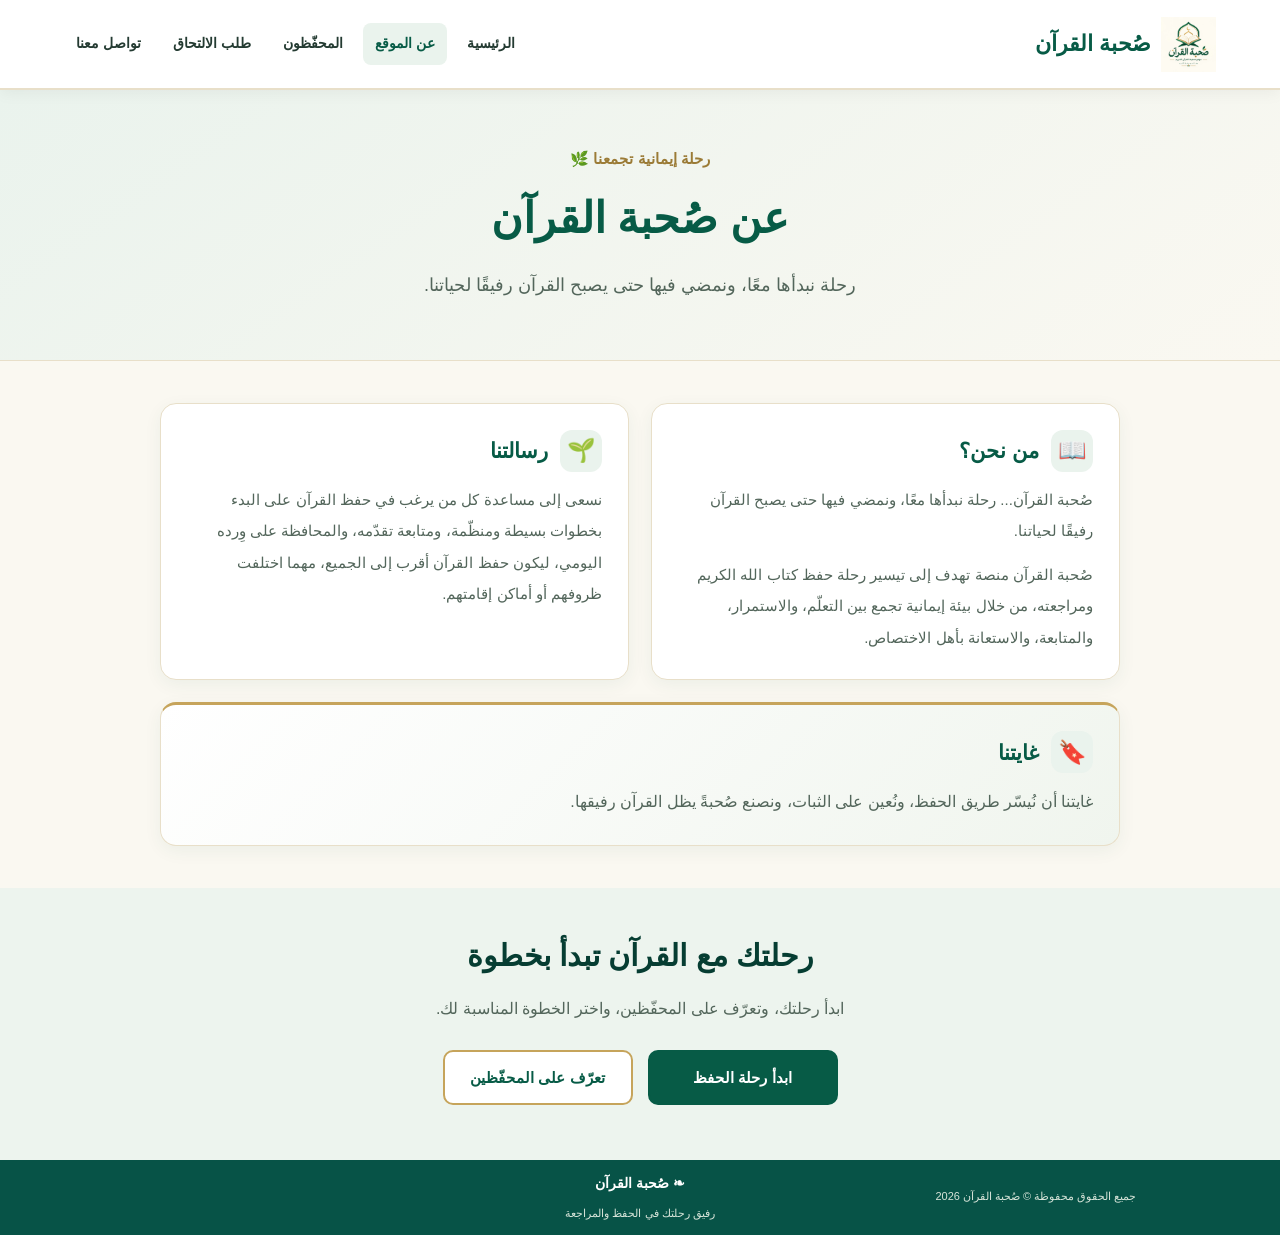
==== about.html @ 7610ffed "Add files via upload" ====
<!DOCTYPE html>
<html lang="ar" dir="rtl">

<head>
    <meta charset="UTF-8">
    <meta name="viewport" content="width=device-width, initial-scale=1.0">

    <title>عن صُحبة القرآن</title>

    <link rel="stylesheet" href="style.css">
</head>

<body>

    <!-- رأس الموقع -->
    <header class="site-header">

        <a href="index.html" class="logo">
            <img src="imeg2.jpeg" alt="شعار صُحبة القرآن">
            <span>صُحبة القرآن</span>
        </a>

        <!-- روابط جميع الصفحات -->
        <nav class="navbar">
            <a href="index.html">الرئيسية</a>
            <a href="about.html" class="active">عن الموقع</a>
            <a href="teachers.html">المحفّظون</a>
            <a href="request.html">طلب الالتحاق</a>
            <a href="contact.html">تواصل معنا</a>
        </nav>

    </header>

    <!-- محتوى صفحة عن الموقع -->
    <main class="about-page">

        <section class="about-hero">

            <p class="about-label">رحلة إيمانية تجمعنا 🌿</p>

            <h1>
                عن <span>صُحبة القرآن</span>
            </h1>

            <p class="about-intro">
                رحلة نبدأها معًا، ونمضي فيها حتى يصبح القرآن
                رفيقًا لحياتنا.
            </p>

            <div class="about-decoration"></div>

        </section>

        <!-- التعريف بالموقع -->
        <section class="about-content">

            <div class="about-card">

                <div class="about-icon">📖</div>

                <h2>من نحن؟</h2>

                <p>
                    صُحبة القرآن... رحلة نبدأها معًا، ونمضي فيها
                    حتى يصبح القرآن رفيقًا لحياتنا.
                </p>

                <p>
                    صُحبة القرآن منصة تهدف إلى تيسير رحلة حفظ
                    كتاب الله الكريم ومراجعته، من خلال بيئة
                    إيمانية تجمع بين التعلّم، والاستمرار،
                    والمتابعة، والاستعانة بأهل الاختصاص.
                </p>

            </div>

            <!-- رسالتنا -->
            <div class="about-card">

                <div class="about-icon">🌱</div>

                <h2>رسالتنا</h2>

                <p>
                    نسعى إلى مساعدة كل من يرغب في حفظ القرآن
                    على البدء بخطوات بسيطة ومنظّمة، ومتابعة
                    تقدّمه، والمحافظة على وِرده اليومي، ليكون
                    حفظ القرآن أقرب إلى الجميع، مهما اختلفت
                    ظروفهم أو أماكن إقامتهم.
                </p>

            </div>

            <!-- غايتنا -->
            <div class="about-card goal-card">

                <div class="about-icon">🔖</div>

                <h2>غايتنا</h2>

                <p>
                    غايتنا أن نُيسّر طريق الحفظ، ونُعين على
                    الثبات، ونصنع صُحبةً يظل القرآن رفيقها.
                </p>

            </div>

        </section>

        <!-- الانتقال إلى الخطوة التالية -->
        <section class="about-cta">

            <h2>رحلتك مع القرآن تبدأ بخطوة </h2>

            <p>
                ابدأ رحلتك، وتعرّف على المحفّظين،
                واختر الخطوة المناسبة لك.
            </p>

            <div class="hero-buttons">

                <a href="request.html" class="main-button">
                    ابدأ رحلة الحفظ
                </a>

                <a href="teachers.html" class="secondary-button">
                    تعرّف على المحفّظين
                </a>

            </div>

        </section>

    </main>
<!-- الفوتر -->
    <footer class="site-footer">
        <div class="footer-side">
            جميع الحقوق محفوظة © صُحبة القرآن 2026
        </div>

        <div class="footer-brand">
            <strong>❧ صُحبة القرآن</strong>
            <span>رفيق رحلتك في الحفظ والمراجعة</span>
        </div>

        <div class="footer-side footer-empty"></div>
    </footer>

    <script src="script.js"></script>

</body>
</html>
---- style.css ----
/* ========================================
   صُحبة القرآن | التنسيق العام للموقع
======================================== */

:root {
    --green: #075b46;
    --dark-green: #063d32;
    --light-green: #eaf3ed;
    --gold: #c6a45b;
    --cream: #faf8f1;
    --text: #243b32;
    --muted: #53665b;
    --white: #ffffff;
}

* {
    margin: 0;
    padding: 0;
    box-sizing: border-box;
}

html {
    scroll-behavior: smooth;
}

body {
    font-family: Tahoma, Arial, sans-serif;
    direction: rtl;
    background: var(--cream);
    color: var(--text);
    line-height: 1.8;
    min-height: 100vh;
}

a {
    -webkit-tap-highlight-color: transparent;
}

/* ========================================
   رأس الموقع واللوجو
======================================== */

.site-header {
    width: 100%;
    min-height: 90px;
    padding: 15px 5%;
    background: var(--white);
    display: flex;
    justify-content: space-between;
    align-items: center;
    gap: 20px;
    flex-wrap: wrap;
    box-shadow: 0 3px 15px rgba(0, 0, 0, 0.05);
    border-bottom: 2px solid #e8dfc9;
    position: relative;
    z-index: 10;
}

.logo {
    display: flex;
    align-items: center;
    gap: 10px;
    text-decoration: none;
    color: var(--green);
    font-size: 22px;
    font-weight: bold;
    flex-shrink: 0;
}

.logo img {
    width: 55px;
    height: 55px;
    object-fit: contain;
    display: block;
}

/* ========================================
   قائمة التنقل
======================================== */

.navbar {
    display: flex;
    align-items: center;
    justify-content: center;
    gap: 8px;
    flex-wrap: wrap;
}

.navbar a {
    text-decoration: none;
    color: var(--text);
    font-size: 14px;
    font-weight: bold;
    padding: 8px 12px;
    border-radius: 8px;
    white-space: nowrap;
    transition: background 0.3s ease, color 0.3s ease;
}

.navbar a:hover,
.navbar a.active {
    background: var(--light-green);
    color: var(--green);
}

/* ========================================
   الصفحة الرئيسية
======================================== */

.hero {
    min-height: 590px;
    padding: 65px 7%;
    display: flex;
    flex-direction: column;
    align-items: center;
    justify-content: center;
    gap: 40px;
    text-align: center;

    background:
        radial-gradient(
            circle at top left,
            rgba(198, 164, 91, 0.18),
            transparent 35%
        ),
        linear-gradient(135deg, #f9f7ef, #e5f0e8);
}

.hero-content {
    width: 100%;
    max-width: 800px;
}

.welcome {
    color: var(--green);
    font-size: 17px;
    font-weight: bold;
    margin-bottom: 15px;
}

.hero h1 {
    color: var(--dark-green);
    font-size: clamp(32px, 5vw, 52px);
    line-height: 1.5;
    margin-bottom: 18px;
}

.hero h1 span {
    color: #b28b3c;
}

.hero-description {
    max-width: 650px;
    margin: 0 auto 28px;
    color: var(--muted);
    font-size: 17px;
    line-height: 2;
}

/* أزرار الموقع */

.hero-buttons {
    display: flex;
    justify-content: center;
    align-items: center;
    flex-wrap: wrap;
    gap: 15px;
    margin-top: 25px;
}

.main-button,
.secondary-button {
    display: inline-flex;
    justify-content: center;
    align-items: center;
    min-width: 190px;
    min-height: 50px;
    padding: 12px 24px;
    border-radius: 10px;
    text-decoration: none;
    font-size: 15px;
    font-weight: bold;
    transition: 0.3s ease;
}

.main-button {
    background: var(--green);
    color: var(--white);
    border: 2px solid var(--green);
}

.main-button:hover {
    background: var(--dark-green);
    transform: translateY(-2px);
}

.secondary-button {
    color: var(--green);
    background: var(--white);
    border: 2px solid var(--gold);
}

.secondary-button:hover {
    background: #f4eddb;
    transform: translateY(-2px);
}

/* بطاقة الآية */

.verse-card {
    width: 100%;
    max-width: 760px;
    padding: 25px 30px;
    background: rgba(255, 255, 255, 0.85);
    border: 1px solid #dfc991;
    border-radius: 18px;
    box-shadow: 0 8px 25px rgba(7, 91, 70, 0.07);
}

.verse-decoration {
    color: var(--gold);
    font-size: 28px;
}

.quran-verse {
    color: var(--green);
    font-size: clamp(19px, 3vw, 27px);
    font-weight: bold;
    line-height: 2;
    margin: 8px 0;
}

.verse-reference {
    color: #88713c;
    font-size: 14px;
}

/* ========================================
   صفحة عن صُحبة القرآن
======================================== */

/* مقدمة الصفحة */

.about-page {
    width: 100%;
    background: var(--cream);
    color: var(--text);
    overflow: hidden;
}

.about-hero {
    width: 100%;
    padding: 55px 24px 45px;
    text-align: center;
    background: linear-gradient(145deg, #eaf3ed, #faf8f1);
    border-bottom: 1px solid #e8dfc9;
}

.about-label {
    color: #9b7b36;
    font-size: 15px;
    font-weight: bold;
    margin-bottom: 12px;
}

.about-hero h1 {
    color: var(--green);
    font-size: clamp(30px, 4vw, 43px);
    margin-bottom: 14px;
    line-height: 1.6;
}

.about-hero h1 span {
    color: #b28b3c;
}

.about-intro {
    width: 100%;
    max-width: 680px;
    margin: 0 auto;
    color: var(--muted);
    font-size: 18px;
    line-height: 2;
}

.about-decoration {
    color: var(--gold);
    font-size: 30px;
    margin-top: 12px;
}

/* بطاقات التعريف والرسالة والغاية */

.about-content {
    width: calc(100% - 40px);
    max-width: 960px;
    margin: 42px auto;
    display: grid;
    grid-template-columns: repeat(2, minmax(0, 1fr));
    gap: 22px;
    align-items: stretch;
}

.about-card {
    width: 100%;
    min-width: 0;
    padding: 26px;
    background: var(--white);
    border: 1px solid #e8dfc9;
    border-radius: 16px;
    box-shadow: 0 5px 18px rgba(7, 91, 70, 0.06);

    display: grid;
    grid-template-columns: 42px minmax(0, 1fr);
    align-content: start;
    align-items: center;
    column-gap: 12px;
    row-gap: 12px;

    text-align: right;
    overflow-wrap: anywhere;
}

.about-icon {
    grid-column: 1;
    grid-row: 1;
    width: 42px;
    height: 42px;
    display: flex;
    justify-content: center;
    align-items: center;
    background: var(--light-green);
    border-radius: 12px;
    font-size: 23px;
    margin: 0;
}

.about-card h2 {
    grid-column: 2;
    grid-row: 1;
    color: var(--green);
    font-size: 21px;
    line-height: 1.6;
    margin: 0;
}

.about-card p {
    grid-column: 1 / -1;
    width: 100%;
    color: var(--muted);
    font-size: 15px;
    line-height: 2.1;
    margin: 0;
    overflow-wrap: anywhere;
}

/* بطاقة الغاية */

.goal-card {
    grid-column: 1 / -1;
    background: linear-gradient(135deg, #ffffff, #f0f5ee);
    border-top: 3px solid var(--gold);
}

.goal-card p {
    font-size: 16px;
}

/* الدعوة لبدء الرحلة */

.about-cta {
    width: 100%;
    padding: 42px 20px 55px;
    text-align: center;
    background: #edf4ee;
}

.about-cta h2 {
    color: var(--dark-green);
    font-size: clamp(22px, 3vw, 30px);
    line-height: 1.7;
    margin-bottom: 12px;
}

.about-cta > p {
    width: 100%;
    max-width: 650px;
    margin: 0 auto 22px;
    color: var(--muted);
    line-height: 2;
}

/* ========================================
   الفوتر
======================================== */

.site-footer {
    width: 100%;
    padding: 25px 5%;
    text-align: center;
    background: var(--dark-green);
    color: var(--white);
}

.site-footer span {
    display: block;
    color: #e7d8ad;
    font-size: 14px;
    margin-top: 5px;
}

.copyright {
    margin-top: 15px;
    font-size: 12px;
    color: #d7e5dc;
}

/* ========================================
   تنسيق الشاشات المتوسطة
======================================== */

@media (max-width: 900px) {
    .site-header {
        justify-content: center;
        text-align: center;
    }

    .navbar {
        width: 100%;
        gap: 5px;
    }

    .navbar a {
        padding: 7px 9px;
        font-size: 13px;
    }

    .hero {
        padding: 45px 5%;
    }
}

/* ========================================
   تنسيق الموبايل
======================================== */

@media (max-width: 650px) {
    .site-header {
        padding: 15px 10px;
        gap: 12px;
    }

    .logo {
        font-size: 20px;
    }

    .logo img {
        width: 45px;
        height: 45px;
    }

    .navbar {
        gap: 5px;
    }

    .navbar a {
        font-size: 12px;
        padding: 6px 8px;
    }

    .hero {
        padding: 35px 18px;
        gap: 28px;
    }

    .hero-description {
        font-size: 15px;
    }

    .hero-buttons {
        flex-direction: column;
        width: 100%;
    }

    .main-button,
    .secondary-button {
        width: 100%;
        max-width: 300px;
    }

    .verse-card {
        padding: 20px 15px;
    }

    /* صفحة عن الموقع */

    .about-hero {
        padding: 38px 18px;
    }

    .about-intro {
        font-size: 16px;
    }

    .about-content {
        width: calc(100% - 28px);
        margin: 26px auto;
        grid-template-columns: minmax(0, 1fr);
        gap: 15px;
    }

    .about-card {
        padding: 22px 18px;
    }

    .goal-card {
        grid-column: auto;
    }

    .about-cta {
        padding: 32px 16px 42px;
    }
}

/* توحيد لون عنوان صفحة عن الموقع */

.about-hero h1,
.about-hero h1 span {
    color: #075b46;
}

/* =========================================
   تصميم صفحة المحفّظين - مطابق للصورة المرجعية
========================================= */

.teachers-page {
    --tp-green: #075b4d;
    --tp-dark: #06483d;
    --tp-cream: #faf7ef;
    --tp-gold: #b99a60;
    --tp-text: #587572;
    width: 100%;
    overflow: hidden;
    background: var(--tp-cream);
    color: var(--tp-text);
}

/* المقدمة والخلفية */

.teachers-hero {
    min-height: 250px;
    padding: 32px 20px;
    display: flex;
    align-items: center;
    justify-content: center;
    text-align: center;
    position: relative;
    background-color: #f3f1e5;

    background-image:
        linear-gradient(
            90deg,
            rgba(250, 247, 239, 0.05),
            rgba(250, 247, 239, 0.72) 27%,
            rgba(250, 247, 239, 0.91) 50%,
            rgba(250, 247, 239, 0.72) 76%,
            rgba(250, 247, 239, 0.05)
        ),
        url("Quran.jpeg");

    background-size: cover;
    background-position: center;
    border-bottom: 1px solid #e5dcc7;
}

.teachers-hero-content {
    width: 100%;
    max-width: 720px;
    position: relative;
    z-index: 1;
}

.teachers-label {
    color: #a88a50;
    font-weight: bold;
    font-size: 14px;
    margin-bottom: 10px;
}

.teachers-hero h1 {
    color: var(--tp-green);
    font-size: clamp(30px, 3.5vw, 40px);
    line-height: 1.5;
    margin-bottom: 14px;
}

.teachers-hero-content > p:not(.teachers-label) {
    color: #547571;
    font-size: 15px;
    line-height: 2;
}

.teachers-ornament {
    margin: 13px auto 0;
    display: flex;
    align-items: center;
    justify-content: center;
    gap: 14px;
    color: var(--tp-gold);
}

.teachers-ornament span {
    width: 92px;
    height: 1px;
    background: var(--tp-gold);
}

.teachers-ornament b {
    font-size: 26px;
    font-weight: normal;
}

/* منطقة البطاقات */

.teachers-section {
    width: 80%;
    max-width: 1230px;
    margin: 20px auto 18px;
}

.teachers-heading {
    text-align: center;
    margin-bottom: 20px;
}

.teachers-heading h2 {
    color: var(--tp-green);
    font-size: 24px;
    margin-bottom: 4px;
}

.teachers-heading p {
    color: var(--tp-text);
    font-size: 13px;
}

/* عمودان، وبطاقتان في كل صف */

.teachers-grid {
    display: grid;
    grid-template-columns: repeat(2, minmax(0, 1fr));
    gap: 16px;
    align-items: stretch;
}

/* الكارت */

.teacher-card {
    min-width: 0;
    min-height: 270px;
    padding: 19px 25px 14px;
    background: rgba(255, 255, 255, 0.44);
    border: 1px solid #e6dbc4;
    border-radius: 13px;
    box-shadow: 0 2px 5px rgba(90, 73, 37, 0.05);
    display: flex;
    flex-direction: column;
    transition: box-shadow 0.25s ease;
}

.teacher-card:hover {
    box-shadow: 0 6px 16px rgba(7, 91, 77, 0.09);
}

/* صورة المحفّظ والاسم */

.teacher-profile {
    display: flex;
    flex-direction: row;
    align-items: flex-start;
    gap: 15px;
    margin-bottom: 8px;
}

.teacher-photo {
    width: 92px;
    height: 92px;
    min-width: 92px;
    flex-shrink: 0;
    object-fit: cover;
    object-position: center;
    border-radius: 50%;
    background: #deded9;
    border: 0;
    display: block;
}

.teacher-info {
    flex: 1;
    min-width: 0;
    text-align: right;
    padding-top: 0;
}

.teacher-info h3 {
    color: var(--tp-green);
    font-size: clamp(17px, 1.7vw, 22px);
    line-height: 1.6;
    margin: 0 0 7px;
}

.teacher-tag {
    display: inline-block;
    background: #dce8d9;
    color: #52786c;
    padding: 3px 12px;
    border-radius: 18px;
    font-size: 12px;
    font-weight: bold;
    line-height: 1.7;
}

/* وصف المحفّظ */

.teacher-description {
    color: #69817e;
    font-size: 13px;
    line-height: 1.9;
    margin: 0 0 10px;
    min-height: 42px;
}

/* قائمة المميزات */

.teacher-details {
    list-style: none;
    border-top: 1px solid #e6e1d6;
    padding: 9px 0 0;
    margin: 0 0 12px;
}

.teacher-details li {
    position: relative;
    padding-right: 22px;
    margin-bottom: 3px;
    color: #69817e;
    font-size: 13px;
    line-height: 1.8;
}

.teacher-details li::before {
    content: "✓";
    position: absolute;
    right: 0;
    top: 0;
    color: var(--tp-green);
    font-size: 17px;
    font-weight: bold;
}

/* زر التواصل */

.teacher-button {
    width: 64%;
    max-width: 270px;
    min-height: 40px;
    margin: auto auto 0;
    padding: 7px 12px;
    display: flex;
    justify-content: center;
    align-items: center;
    gap: 8px;
    border-radius: 22px;
    background: #08705b;
    color: white;
    text-align: center;
    text-decoration: none;
    font-size: 12px;
    font-weight: bold;
    transition: background 0.2s ease;
}

.teacher-button:hover {
    background: #06483d;
}

.whatsapp-symbol {
    font-size: 17px;
    line-height: 1;
}

/* الملاحظة الذهبية */

.teachers-note {
    width: 100%;
    min-height: 48px;
    margin-top: 16px;
    padding: 9px 16px;
    display: flex;
    align-items: center;
    gap: 12px;
    background: #f4ecd7;
    border: 1px solid #eee3c9;
    border-radius: 12px;
    color: #aa9365;
}

.teachers-note p {
    flex: 1;
    font-size: 11px;
    line-height: 1.9;
}

.note-leaf {
    font-size: 29px;
    color: #b8b99d;
}

.note-info {
    width: 24px;
    height: 24px;
    flex-shrink: 0;
    display: flex;
    align-items: center;
    justify-content: center;
    border-radius: 50%;
    background: #b49a61;
    color: white;
    font-size: 15px;
    font-weight: bold;
}

/* منطقة تقديم الطلب */

.teachers-cta {
    min-height: 120px;
    padding: 15px 20px 17px;
    position: relative;
    overflow: hidden;
    text-align: center;
    background-color: #e9f0e6;
}

.teachers-cta h2 {
    color: var(--tp-green);
    font-size: 21px;
    margin-bottom: 3px;
}

.teachers-cta p {
    max-width: 650px;
    margin: 0 auto 10px;
    color: #66817a;
    font-size: 12px;
    line-height: 1.9;
}

.enrollment-button {
    display: inline-flex;
    justify-content: center;
    align-items: center;
    gap: 9px;
    min-width: 220px;
    min-height: 39px;
    padding: 7px 20px;
    background: #08705b;
    color: white;
    text-decoration: none;
    border-radius: 24px;
    font-size: 12px;
    font-weight: bold;
    transition: background 0.2s ease;
}

.enrollment-button:hover {
    background: var(--tp-dark);
}

.cta-leaves {
    position: absolute;
    bottom: -27px;
    color: #c0cdbb;
    font-size: 100px;
    opacity: 0.65;
    pointer-events: none;
}

.cta-leaves-right {
    right: -7px;
}

.cta-leaves-left {
    left: -7px;
    transform: scaleX(-1);
}

/* الفوتر */

.site-footer {
    width: 100%;
    min-height: 75px;
    padding: 10px 4%;
    display: grid;
    grid-template-columns: 1fr 1fr 1fr;
    align-items: center;
    gap: 10px;
    background: #075347;
    color: white;
    text-align: center;
}

.footer-side {
    font-size: 11px;
    color: #d7e4d9;
}

.footer-brand {
    display: flex;
    flex-direction: column;
    align-items: center;
}

.footer-brand strong {
    color: white;
    font-size: 14px;
    margin-bottom: 2px;
}

.footer-brand span {
    color: #d7e4d9;
    font-size: 11px;
}

/* =========================================
   الشاشات المتوسطة
========================================= */

@media (max-width: 900px) {
    .teachers-section {
        width: 90%;
    }

    .teacher-card {
        padding: 17px;
    }

    .teacher-photo {
        width: 75px;
        height: 75px;
        min-width: 75px;
    }

    .teacher-button {
        width: 82%;
    }

    .site-header {
        justify-content: center;
    }

    .navbar {
        width: 100%;
    }
}

/* =========================================
   الموبايل
========================================= */

@media (max-width: 600px) {
    .teachers-hero {
        min-height: 235px;
        padding: 30px 16px;
    }

    .teachers-hero h1 {
        font-size: 29px;
    }

    .teachers-hero-content > p:not(.teachers-label) {
        font-size: 13px;
    }

    .teachers-ornament span {
        width: 55px;
    }

    .teachers-section {
        width: calc(100% - 24px);
        margin: 20px auto;
    }

    .teachers-heading h2 {
        font-size: 22px;
    }

    .teachers-grid {
        grid-template-columns: minmax(0, 1fr);
        gap: 13px;
    }

    .teacher-card {
        min-height: 260px;
        padding: 18px;
    }

    .teacher-photo {
        width: 76px;
        height: 76px;
        min-width: 76px;
    }

    .teacher-info h3 {
        font-size: 18px;
    }

    .teacher-button {
        width: 75%;
    }

    .teachers-note {
        padding: 10px;
        gap: 7px;
    }

    .teachers-note p {
        font-size: 10px;
    }

    .note-leaf {
        font-size: 22px;
    }

    .cta-leaves {
        font-size: 65px;
    }

    .site-footer {
        grid-template-columns: 1fr;
        gap: 5px;
        padding: 15px 10px;
    }

    .footer-empty {
        display: none;
    }

    .navbar a {
        font-size: 11px;
        padding: 6px 7px;
    }
}
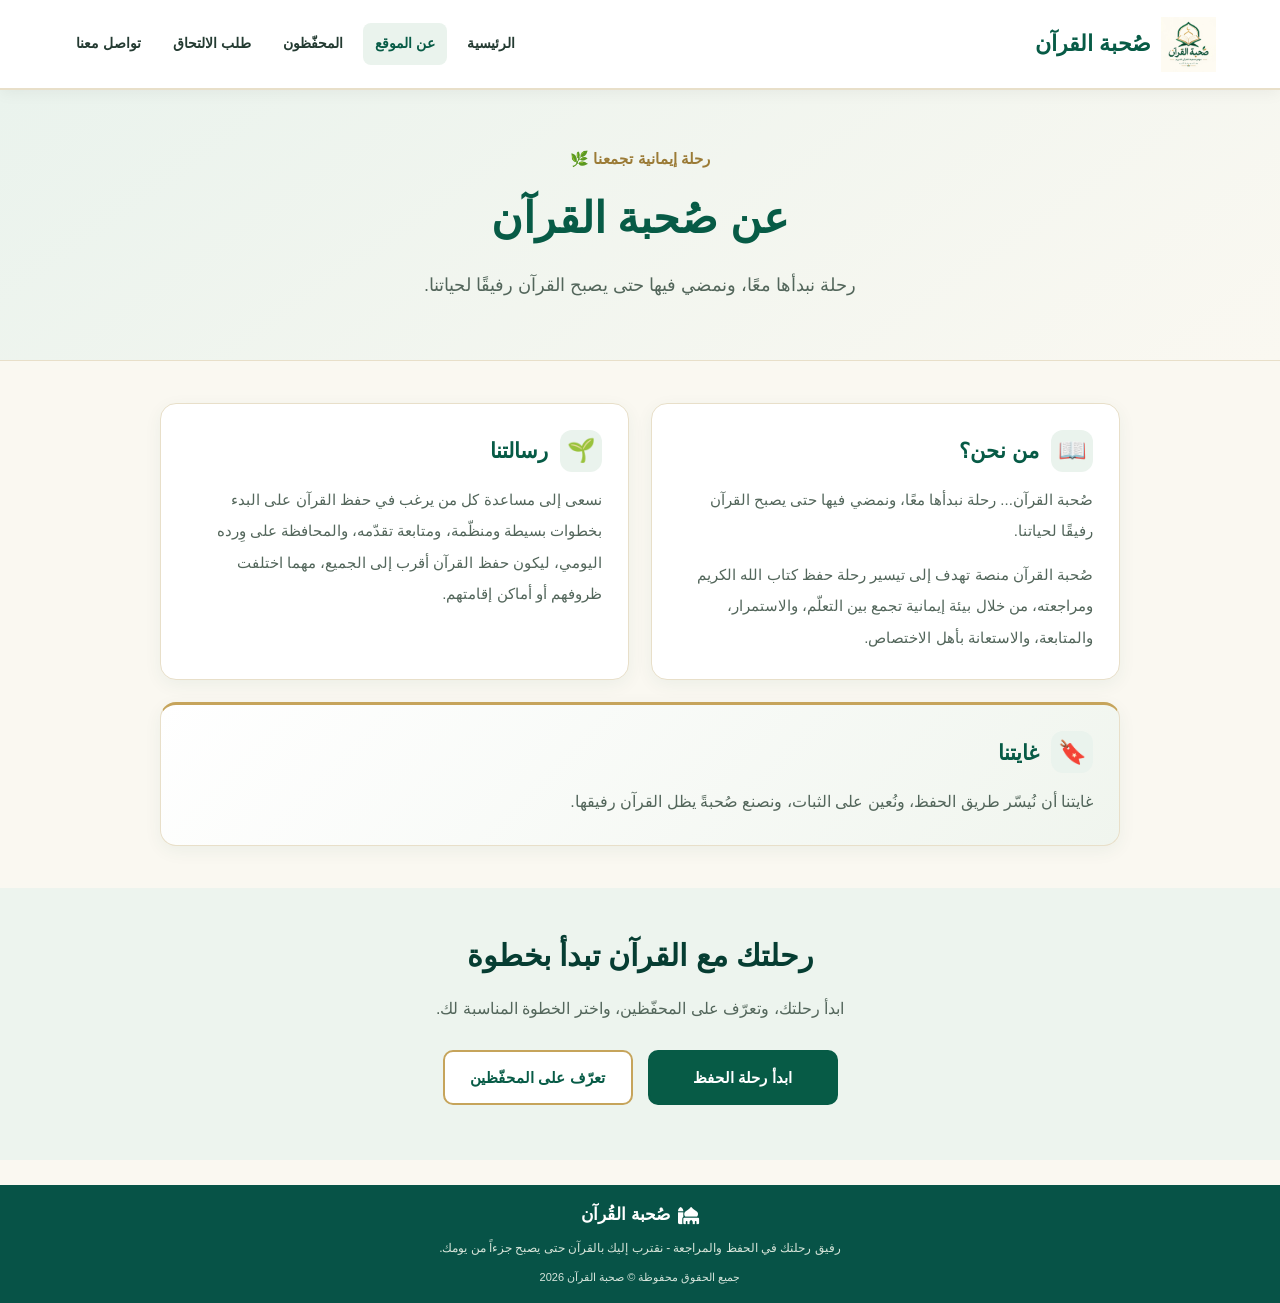
==== commit fc052d52: "Add files via upload" ====
--- a/about.html
+++ b/about.html
@@ -9,6 +9,9 @@
     <title>عن صُحبة القرآن</title>
 
     <link rel="stylesheet" href="style.css">
+     <!-- مكتبة الأيقونات FontAwesome -->
+    <link rel="stylesheet" href="https://cdnjs.cloudflare.com/ajax/libs/font-awesome/6.4.0/css/all.min.css">
+   
 </head>
 
 <body>
@@ -133,18 +136,16 @@
         </section>
 
     </main>
-<!-- الفوتر -->
-    <footer class="site-footer">
-        <div class="footer-side">
-            جميع الحقوق محفوظة © صُحبة القرآن 2026
+
+    
+    <!-- Footer -->
+    <footer>
+        <div class="logo-footer">
+            <i class="fa-solid fa-mosque"></i>
+            صُحبة القُرآن
         </div>
-
-        <div class="footer-brand">
-            <strong>❧ صُحبة القرآن</strong>
-            <span>رفيق رحلتك في الحفظ والمراجعة</span>
-        </div>
-
-        <div class="footer-side footer-empty"></div>
+        <p>رفيق رحلتك في الحفظ والمراجعة - نقترب إليك بالقرآن حتى يصبح جزءاً من يومك.</p>
+        <div class="copyright">جميع الحقوق محفوظة © صحبة القرآن 2026</div>
     </footer>
 
     <script src="script.js"></script>
--- a/style.css
+++ b/style.css
@@ -11,6 +11,19 @@
     --text: #243b32;
     --muted: #53665b;
     --white: #ffffff;
+
+    /* متغيرات صفحة الالتحاق */
+    --primary-color: #0b594b;
+    --primary-light: #147a67;
+    --accent-gold: #c5a059;
+    --bg-page: #f9f8f3;
+    --bg-card: #f4f3ec;
+    --text-dark: #2c3e35;
+    --text-muted: #6b7c74;
+    --border-color: #e2dfd5;
+    --radius-lg: 16px;
+    --radius-md: 10px;
+    --shadow: 0 4px 15px rgba(0, 0, 0, 0.03);
 }
 
 * {
@@ -116,7 +129,6 @@
     justify-content: center;
     gap: 40px;
     text-align: center;
-
     background:
         radial-gradient(
             circle at top left,
@@ -157,7 +169,7 @@
     line-height: 2;
 }
 
-/* أزرار الموقع */
+/* أزرار الصفحة الرئيسية */
 
 .hero-buttons {
     display: flex;
@@ -239,8 +251,6 @@
    صفحة عن صُحبة القرآن
 ======================================== */
 
-/* مقدمة الصفحة */
-
 .about-page {
     width: 100%;
     background: var(--cream);
@@ -288,8 +298,6 @@
     font-size: 30px;
     margin-top: 12px;
 }
-
-/* بطاقات التعريف والرسالة والغاية */
 
 .about-content {
     width: calc(100% - 40px);
@@ -309,14 +317,12 @@
     border: 1px solid #e8dfc9;
     border-radius: 16px;
     box-shadow: 0 5px 18px rgba(7, 91, 70, 0.06);
-
     display: grid;
     grid-template-columns: 42px minmax(0, 1fr);
     align-content: start;
     align-items: center;
     column-gap: 12px;
     row-gap: 12px;
-
     text-align: right;
     overflow-wrap: anywhere;
 }
@@ -354,8 +360,6 @@
     overflow-wrap: anywhere;
 }
 
-/* بطاقة الغاية */
-
 .goal-card {
     grid-column: 1 / -1;
     background: linear-gradient(135deg, #ffffff, #f0f5ee);
@@ -365,8 +369,6 @@
 .goal-card p {
     font-size: 16px;
 }
-
-/* الدعوة لبدء الرحلة */
 
 .about-cta {
     width: 100%;
@@ -390,148 +392,101 @@
     line-height: 2;
 }
 
-/* ========================================
-   الفوتر
-======================================== */
-
-.site-footer {
-    width: 100%;
-    padding: 25px 5%;
-    text-align: center;
-    background: var(--dark-green);
-    color: var(--white);
-}
-
-.site-footer span {
-    display: block;
-    color: #e7d8ad;
-    font-size: 14px;
-    margin-top: 5px;
-}
-
-.copyright {
-    margin-top: 15px;
-    font-size: 12px;
-    color: #d7e5dc;
-}
-
-/* ========================================
-   تنسيق الشاشات المتوسطة
-======================================== */
-
-@media (max-width: 900px) {
-    .site-header {
-        justify-content: center;
-        text-align: center;
-    }
-
-    .navbar {
-        width: 100%;
-        gap: 5px;
-    }
-
-    .navbar a {
-        padding: 7px 9px;
-        font-size: 13px;
-    }
-
-    .hero {
-        padding: 45px 5%;
-    }
-}
-
-/* ========================================
-   تنسيق الموبايل
-======================================== */
-
-@media (max-width: 650px) {
-    .site-header {
-        padding: 15px 10px;
-        gap: 12px;
-    }
-
-    .logo {
-        font-size: 20px;
-    }
-
-    .logo img {
-        width: 45px;
-        height: 45px;
-    }
-
-    .navbar {
-        gap: 5px;
-    }
-
-    .navbar a {
-        font-size: 12px;
-        padding: 6px 8px;
-    }
-
-    .hero {
-        padding: 35px 18px;
-        gap: 28px;
-    }
-
-    .hero-description {
-        font-size: 15px;
-    }
-
-    .hero-buttons {
-        flex-direction: column;
-        width: 100%;
-    }
-
-    .main-button,
-    .secondary-button {
-        width: 100%;
-        max-width: 300px;
-    }
-
-    .verse-card {
-        padding: 20px 15px;
-    }
-
-    /* صفحة عن الموقع */
-
-    .about-hero {
-        padding: 38px 18px;
-    }
-
-    .about-intro {
-        font-size: 16px;
-    }
-
-    .about-content {
-        width: calc(100% - 28px);
-        margin: 26px auto;
-        grid-template-columns: minmax(0, 1fr);
-        gap: 15px;
-    }
-
-    .about-card {
-        padding: 22px 18px;
-    }
-
-    .goal-card {
-        grid-column: auto;
-    }
-
-    .about-cta {
-        padding: 32px 16px 42px;
-    }
-}
-
-/* توحيد لون عنوان صفحة عن الموقع */
+/* الحفاظ على لون عنوان صفحة عن الموقع */
 
 .about-hero h1,
 .about-hero h1 span {
     color: #075b46;
 }
 
-/* =========================================
-   تصميم صفحة المحفّظين - مطابق للصورة المرجعية
-========================================= */
+/* ========================================
+   الفوتر العام لجميع الصفحات
+======================================== */
+
+footer:not(.site-footer) {
+    width: 100%;
+    box-sizing: border-box;
+    background: #075347;
+    color: #ffffff;
+    text-align: center;
+    padding: 15px;
+    margin-top: 25px;
+    font-family: Tahoma, Arial, sans-serif;
+}
+
+footer:not(.site-footer) .logo-footer {
+    display: flex;
+    justify-content: center;
+    align-items: center;
+    gap: 8px;
+    margin-bottom: 8px;
+    color: #ffffff;
+    font-size: 17px;
+    font-weight: bold;
+}
+
+footer:not(.site-footer) p {
+    margin: 0 auto 8px;
+    color: #d7e4d9;
+    font-size: 12px;
+    line-height: 1.8;
+}
+
+footer:not(.site-footer) .copyright {
+    margin-top: 5px;
+    color: #d7e5dc;
+    font-size: 11px;
+}
+
+/* الفوتر الموحد الذي يستخدم site-footer */
+
+.site-footer {
+    width: 100%;
+    min-height: 62px;
+    padding: 8px 4%;
+    display: grid;
+    grid-template-columns: 1fr 1fr 1fr;
+    align-items: center;
+    gap: 8px;
+    background: #075347;
+    color: white;
+    text-align: center;
+}
+
+.footer-side {
+    font-size: 10px;
+    line-height: 1.7;
+    color: #d7e4d9;
+}
+
+.footer-brand {
+    display: flex;
+    flex-direction: column;
+    align-items: center;
+    line-height: 1.6;
+}
+
+.footer-brand strong {
+    color: white;
+    font-size: 13px;
+    margin-bottom: 1px;
+}
+
+.footer-brand span {
+    color: #d7e4d9;
+    font-size: 10px;
+    margin-top: 0;
+}
+
+.site-footer .copyright {
+    margin-top: 3px;
+    font-size: 10px;
+    color: #d7e5dc;
+}
+
+/* ========================================
+   صفحة المحفّظين
+======================================== */
 
 .teachers-page {
     --tp-green: #075b4d;
@@ -545,7 +500,7 @@
     color: var(--tp-text);
 }
 
-/* المقدمة والخلفية */
+/* مقدمة صفحة المحفّظين */
 
 .teachers-hero {
     min-height: 250px;
@@ -556,7 +511,6 @@
     text-align: center;
     position: relative;
     background-color: #f3f1e5;
-
     background-image:
         linear-gradient(
             90deg,
@@ -567,7 +521,6 @@
             rgba(250, 247, 239, 0.05)
         ),
         url("Quran.jpeg");
-
     background-size: cover;
     background-position: center;
     border-bottom: 1px solid #e5dcc7;
@@ -620,7 +573,7 @@
     font-weight: normal;
 }
 
-/* منطقة البطاقات */
+/* منطقة بطاقات المحفّظين */
 
 .teachers-section {
     width: 80%;
@@ -643,8 +596,6 @@
     color: var(--tp-text);
     font-size: 13px;
 }
-
-/* عمودان، وبطاقتان في كل صف */
 
 .teachers-grid {
     display: grid;
@@ -652,8 +603,6 @@
     gap: 16px;
     align-items: stretch;
 }
-
-/* الكارت */
 
 .teacher-card {
     min-width: 0;
@@ -671,8 +620,6 @@
 .teacher-card:hover {
     box-shadow: 0 6px 16px rgba(7, 91, 77, 0.09);
 }
-
-/* صورة المحفّظ والاسم */
 
 .teacher-profile {
     display: flex;
@@ -720,8 +667,6 @@
     line-height: 1.7;
 }
 
-/* وصف المحفّظ */
-
 .teacher-description {
     color: #69817e;
     font-size: 13px;
@@ -729,8 +674,6 @@
     margin: 0 0 10px;
     min-height: 42px;
 }
-
-/* قائمة المميزات */
 
 .teacher-details {
     list-style: none;
@@ -758,7 +701,7 @@
     font-weight: bold;
 }
 
-/* زر التواصل */
+/* أزرار التواصل مع المحفّظين */
 
 .teacher-button {
     width: 64%;
@@ -830,7 +773,7 @@
     font-weight: bold;
 }
 
-/* منطقة تقديم الطلب */
+/* منطقة تقديم طلب الالتحاق */
 
 .teachers-cta {
     min-height: 120px;
@@ -894,48 +837,437 @@
     transform: scaleX(-1);
 }
 
-/* الفوتر */
-
-.site-footer {
-    width: 100%;
-    min-height: 75px;
-    padding: 10px 4%;
+/* ========================================
+   صفحة الالتحاق
+======================================== */
+
+/* صورة الهيدر */
+
+.request-page .hero {
+    min-height: auto;
+    padding: 50px 20px;
+    display: block;
+    position: relative;
+    text-align: center;
+    background-image: url("Quran.jpeg");
+    background-size: cover;
+    background-position: center;
+    background-repeat: no-repeat;
+    gap: 0;
+}
+
+.request-page .hero-subtitle {
+    color: var(--accent-gold);
+    font-weight: 600;
+    font-size: 16px;
+    display: flex;
+    align-items: center;
+    justify-content: center;
+    gap: 8px;
+    margin-bottom: 10px;
+}
+
+.request-page .hero h1 {
+    color: var(--primary-color);
+    font-size: 38px;
+    font-weight: 800;
+    line-height: 1.5;
+    margin-bottom: 15px;
+}
+
+.request-page .hero p {
+    color: var(--text-muted);
+    max-width: 550px;
+    margin: 0 auto 20px;
+    line-height: 1.8;
+    font-size: 15px;
+}
+
+.request-page .divider-icon {
+    color: var(--accent-gold);
+    font-size: 18px;
+    display: flex;
+    align-items: center;
+    justify-content: center;
+    gap: 15px;
+}
+
+.request-page .divider-icon::before,
+.request-page .divider-icon::after {
+    content: "";
+    width: 80px;
+    height: 1px;
+    background: var(--accent-gold);
+}
+
+/* المحتوى الرئيسي */
+
+.request-page .container {
+    max-width: 1200px;
+    margin: 30px auto;
+    padding: 0 20px;
     display: grid;
-    grid-template-columns: 1fr 1fr 1fr;
-    align-items: center;
+    grid-template-columns: 1fr 320px;
+    gap: 25px;
+}
+
+/* أقسام النموذج */
+
+.request-page .form-section {
+    background: #ffffff;
+    border: 1px solid var(--border-color);
+    border-radius: var(--radius-lg);
+    padding: 24px;
+    margin-bottom: 20px;
+    box-shadow: var(--shadow);
+    position: relative;
+}
+
+.request-page .section-header {
+    display: flex;
+    align-items: center;
+    gap: 12px;
+    margin-bottom: 6px;
+}
+
+.request-page .step-badge {
+    background: #e2ede8;
+    color: var(--primary-color);
+    width: 28px;
+    height: 28px;
+    flex-shrink: 0;
+    border-radius: 50%;
+    display: flex;
+    align-items: center;
+    justify-content: center;
+    font-weight: 700;
+    font-size: 14px;
+}
+
+.request-page .section-title {
+    font-size: 18px;
+    font-weight: 700;
+    color: var(--primary-color);
+}
+
+.request-page .section-desc {
+    color: var(--text-muted);
+    font-size: 13px;
+    margin-bottom: 20px;
+    margin-right: 40px;
+}
+
+.request-page .form-grid-2 {
+    display: grid;
+    grid-template-columns: 1fr 1fr;
+    gap: 15px;
+}
+
+.request-page .form-group {
+    display: flex;
+    flex-direction: column;
+    gap: 6px;
+    margin-bottom: 15px;
+}
+
+.request-page .form-group.no-margin {
+    margin-bottom: 0;
+}
+
+.request-page label {
+    font-size: 13px;
+    font-weight: 600;
+    color: var(--text-dark);
+}
+
+.request-page label span.req {
+    color: #d9534f;
+}
+
+/* الحقول */
+
+.request-page input[type="text"],
+.request-page input[type="number"],
+.request-page input[type="tel"],
+.request-page input[type="email"],
+.request-page select,
+.request-page textarea {
+    width: 100%;
+    padding: 10px 14px;
+    border: 1px solid var(--border-color);
+    border-radius: var(--radius-md);
+    background-color: var(--bg-page);
+    color: var(--text-dark);
+    font-family: inherit;
+    font-size: 14px;
+    outline: none;
+    transition: border 0.3s, background-color 0.3s;
+}
+
+.request-page textarea {
+    resize: vertical;
+    min-height: 90px;
+}
+
+.request-page input:focus,
+.request-page select:focus,
+.request-page textarea:focus {
+    border-color: var(--primary-color);
+    background-color: #fff;
+}
+
+/* اختيارات الراديو */
+
+.request-page .radio-options {
+    display: flex;
+    flex-wrap: wrap;
+    gap: 15px;
+    align-items: center;
+    min-height: 42px;
+}
+
+.request-page .radio-label {
+    display: flex;
+    align-items: center;
+    gap: 6px;
+    cursor: pointer;
+    font-size: 13px;
+}
+
+/* بطاقات الاختيارات */
+
+.request-page .cards-grid {
+    display: grid;
+    grid-template-columns: repeat(3, minmax(0, 1fr));
+    gap: 15px;
+}
+
+.request-page .choice-card {
+    border: 1px solid var(--border-color);
+    background: var(--bg-page);
+    border-radius: var(--radius-md);
+    padding: 15px;
+    text-align: center;
+    cursor: pointer;
+    transition: all 0.3s;
+    position: relative;
+}
+
+.request-page .choice-card:hover,
+.request-page .choice-card.selected {
+    border-color: var(--primary-color);
+    background: #fff;
+    box-shadow: 0 4px 10px rgba(11, 89, 75, 0.08);
+}
+
+.request-page .choice-card.selected::after {
+    content: "\f00c";
+    font-family: "Font Awesome 6 Free";
+    font-weight: 900;
+    position: absolute;
+    top: 8px;
+    left: 8px;
+    font-size: 10px;
+    color: #fff;
+    background: var(--primary-color);
+    width: 16px;
+    height: 16px;
+    border-radius: 50%;
+    display: flex;
+    align-items: center;
+    justify-content: center;
+}
+
+.request-page .choice-card i {
+    font-size: 20px;
+    color: var(--primary-color);
+    margin-bottom: 8px;
+    display: block;
+}
+
+.request-page .choice-card h4 {
+    font-size: 14px;
+    font-weight: 700;
+    color: var(--text-dark);
+}
+
+/* طرق التواصل */
+
+.request-page .methods-grid {
+    display: grid;
+    grid-template-columns: 1fr 1fr;
+    gap: 15px;
+}
+
+.request-page .method-card {
+    border: 1px solid var(--border-color);
+    background: var(--bg-page);
+    border-radius: var(--radius-md);
+    padding: 14px;
+    display: flex;
+    align-items: center;
+    justify-content: center;
     gap: 10px;
-    background: #075347;
+    cursor: pointer;
+    font-family: inherit;
+    font-weight: 600;
+    font-size: 14px;
+    transition: all 0.3s;
+}
+
+.request-page .method-card:hover,
+.request-page .method-card.selected {
+    border-color: var(--primary-color);
+    background: #fff;
+    color: var(--primary-color);
+}
+
+.request-page .method-card i {
+    font-size: 18px;
+}
+
+/* زر إرسال الطلب */
+
+.request-page .btn-submit {
+    width: 100%;
+    background: var(--primary-color);
     color: white;
+    border: none;
+    padding: 12px 16px;
+    border-radius: var(--radius-md);
+    font-family: inherit;
+    font-size: 15px;
+    font-weight: 700;
+    cursor: pointer;
+    display: flex;
+    align-items: center;
+    justify-content: center;
+    gap: 10px;
+    transition: background 0.3s;
+}
+
+.request-page .btn-submit:hover {
+    background: var(--primary-light);
+}
+
+/* العمود الجانبي */
+
+.request-page .sidebar-card {
+    background: #ffffff;
+    border: 1px solid var(--border-color);
+    border-radius: var(--radius-lg);
+    padding: 20px;
+    margin-bottom: 20px;
+    box-shadow: var(--shadow);
+}
+
+.request-page .sidebar-title {
+    font-size: 18px;
+    font-weight: 800;
+    color: var(--primary-color);
+    margin-bottom: 15px;
+    display: flex;
+    align-items: center;
+    gap: 8px;
+}
+
+.request-page .features-list {
+    list-style: none;
+}
+
+.request-page .features-list li {
+    font-size: 13px;
+    color: var(--text-dark);
+    margin-bottom: 14px;
+    display: flex;
+    align-items: center;
+    gap: 10px;
+}
+
+.request-page .features-list li i {
+    color: var(--primary-color);
+    font-size: 14px;
+}
+
+/* صندوق الواتساب */
+
+.request-page .whatsapp-box {
+    background: var(--primary-color);
+    color: white;
+    border-radius: var(--radius-md);
+    padding: 10px 12px;
+    display: flex;
+    align-items: center;
+    justify-content: space-between;
+    gap: 8px;
+    text-decoration: none;
+    margin-bottom: 10px;
+    transition: transform 0.2s;
+}
+
+.request-page .whatsapp-box:hover {
+    transform: translateY(-2px);
+}
+
+.request-page .whatsapp-box-text {
+    font-weight: 700;
+    font-size: 13px;
+}
+
+.request-page .whatsapp-box i {
+    font-size: 20px;
+}
+
+.request-page .whatsapp-desc {
+    font-size: 12px;
+    color: var(--text-muted);
+    line-height: 1.5;
     text-align: center;
 }
 
-.footer-side {
-    font-size: 11px;
-    color: #d7e4d9;
-}
-
-.footer-brand {
-    display: flex;
-    flex-direction: column;
-    align-items: center;
-}
-
-.footer-brand strong {
-    color: white;
-    font-size: 14px;
-    margin-bottom: 2px;
-}
-
-.footer-brand span {
-    color: #d7e4d9;
-    font-size: 11px;
-}
-
-/* =========================================
+/* بطاقة الاقتباس */
+
+.request-page .quote-card {
+    background: var(--bg-card);
+    border-radius: var(--radius-lg);
+    padding: 25px 18px;
+    text-align: center;
+    border: 1px solid var(--border-color);
+    position: relative;
+}
+
+.request-page .quote-title {
+    font-family: "Amiri", serif;
+    font-size: 24px;
+    font-weight: 700;
+    color: var(--primary-color);
+    margin-bottom: 10px;
+}
+
+/* ========================================
    الشاشات المتوسطة
-========================================= */
+======================================== */
 
 @media (max-width: 900px) {
+    .site-header {
+        justify-content: center;
+        text-align: center;
+    }
+
+    .navbar {
+        width: 100%;
+        gap: 5px;
+    }
+
+    .navbar a {
+        padding: 7px 9px;
+        font-size: 13px;
+    }
+
+    .hero {
+        padding: 45px 5%;
+    }
+
     .teachers-section {
         width: 90%;
     }
@@ -954,20 +1286,125 @@
         width: 82%;
     }
 
+    .request-page .container {
+        grid-template-columns: 1fr;
+    }
+}
+
+/* ========================================
+   تنسيق الموبايل
+======================================== */
+
+@media (max-width: 650px) {
     .site-header {
-        justify-content: center;
+        padding: 15px 10px;
+        gap: 12px;
+    }
+
+    .logo {
+        font-size: 20px;
+    }
+
+    .logo img {
+        width: 45px;
+        height: 45px;
     }
 
     .navbar {
+        gap: 5px;
+    }
+
+    .navbar a {
+        font-size: 12px;
+        padding: 6px 8px;
+    }
+
+    .hero {
+        padding: 35px 18px;
+        gap: 28px;
+    }
+
+    .hero-description {
+        font-size: 15px;
+    }
+
+    .hero-buttons {
+        flex-direction: column;
         width: 100%;
     }
-}
-
-/* =========================================
-   الموبايل
-========================================= */
-
-@media (max-width: 600px) {
+
+    .main-button,
+    .secondary-button {
+        width: 100%;
+        max-width: 300px;
+    }
+
+    .verse-card {
+        padding: 20px 15px;
+    }
+
+    /* صفحة عن الموقع */
+
+    .about-hero {
+        padding: 38px 18px;
+    }
+
+    .about-intro {
+        font-size: 16px;
+    }
+
+    .about-content {
+        width: calc(100% - 28px);
+        margin: 26px auto;
+        grid-template-columns: minmax(0, 1fr);
+        gap: 15px;
+    }
+
+    .about-card {
+        padding: 22px 18px;
+    }
+
+    .goal-card {
+        grid-column: auto;
+    }
+
+    .about-cta {
+        padding: 32px 16px 42px;
+    }
+
+    /* الفوتر الموحد على الموبايل */
+
+    .site-footer {
+        min-height: auto;
+        grid-template-columns: 1fr;
+        gap: 3px;
+        padding: 10px 8px;
+    }
+
+    .footer-side {
+        font-size: 10px;
+    }
+
+    .footer-brand strong {
+        font-size: 12px;
+    }
+
+    .footer-brand span {
+        font-size: 10px;
+    }
+
+    .footer-empty {
+        display: none;
+    }
+
+    /* الفوتر القديم على الموبايل */
+
+    footer:not(.site-footer) {
+        padding: 12px 10px;
+    }
+
+    /* صفحة المحفّظين */
+
     .teachers-hero {
         min-height: 235px;
         padding: 30px 16px;
@@ -1035,18 +1472,87 @@
         font-size: 65px;
     }
 
-    .site-footer {
-        grid-template-columns: 1fr;
-        gap: 5px;
-        padding: 15px 10px;
-    }
-
-    .footer-empty {
-        display: none;
-    }
-
     .navbar a {
         font-size: 11px;
         padding: 6px 7px;
     }
+
+    /* صفحة الالتحاق */
+
+    .request-page .hero {
+        padding: 35px 16px;
+    }
+
+    .request-page .hero h1 {
+        font-size: 29px;
+    }
+
+    .request-page .hero p {
+        font-size: 13px;
+    }
+
+    .request-page .container {
+        margin: 20px auto;
+        padding: 0 12px;
+        gap: 15px;
+    }
+
+    .request-page .form-section {
+        padding: 17px 14px;
+    }
+
+    .request-page .form-grid-2 {
+        grid-template-columns: 1fr;
+    }
+
+    .request-page .cards-grid {
+        grid-template-columns: 1fr;
+    }
+
+    .request-page .methods-grid {
+        grid-template-columns: 1fr;
+    }
+
+    .request-page .section-desc {
+        margin-right: 0;
+    }
+
+    .request-page .sidebar-card {
+        padding: 16px;
+    }
+
+    .request-page .divider-icon::before,
+    .request-page .divider-icon::after {
+        width: 45px;
+    }
+}
+
+/* ========================================
+   شاشات الموبايل الصغيرة
+======================================== */
+
+@media (max-width: 380px) {
+    .request-page .form-section {
+        padding: 14px 11px;
+    }
+
+    .request-page .section-title {
+        font-size: 16px;
+    }
+
+    .request-page .radio-options {
+        gap: 8px;
+    }
+
+    .request-page .choice-card {
+        padding: 12px;
+    }
+
+    .teacher-profile {
+        gap: 10px;
+    }
+
+    .teacher-card {
+        padding: 14px;
+    }
 }
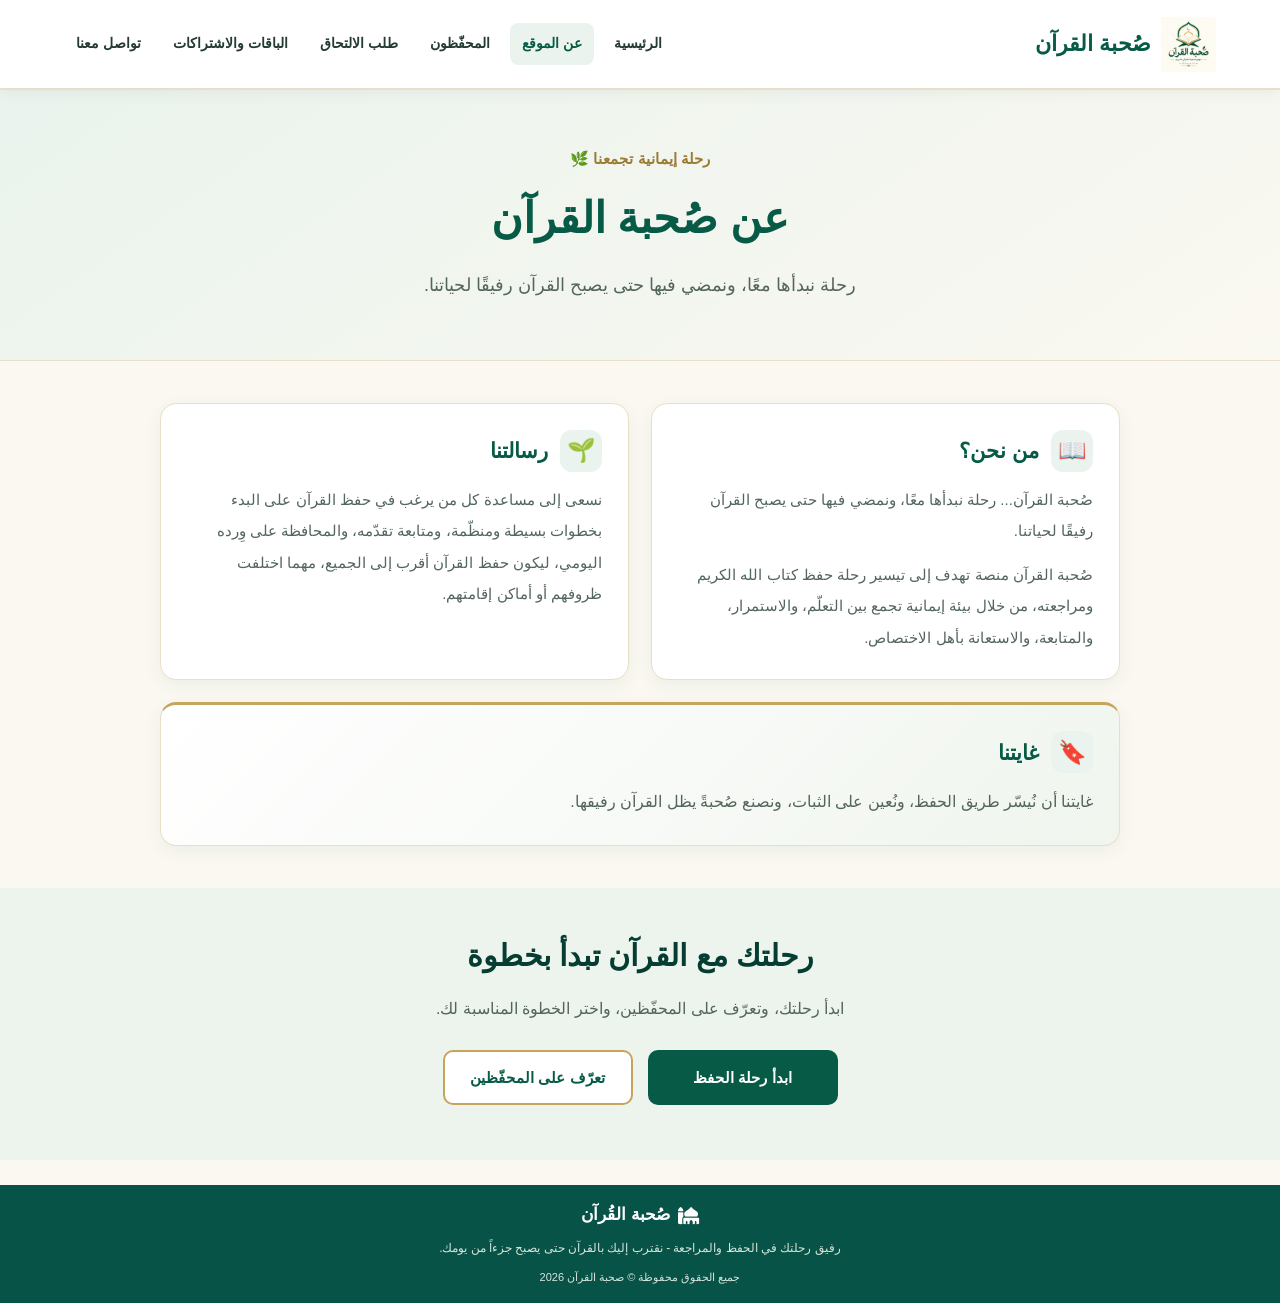
==== commit 564d763a: "Add files via upload" ====
--- a/about.html
+++ b/about.html
@@ -30,6 +30,7 @@
             <a href="about.html" class="active">عن الموقع</a>
             <a href="teachers.html">المحفّظون</a>
             <a href="request.html">طلب الالتحاق</a>
+            <a href="packages.html">الباقات والاشتراكات</a>
             <a href="contact.html">تواصل معنا</a>
         </nav>
 
--- a/style.css
+++ b/style.css
@@ -43,6 +43,8 @@
     color: var(--text);
     line-height: 1.8;
     min-height: 100vh;
+      -webkit-user-select: none;
+    user-select: none;
 }
 
 a {
@@ -701,36 +703,8 @@
     font-weight: bold;
 }
 
-/* أزرار التواصل مع المحفّظين */
-
-.teacher-button {
-    width: 64%;
-    max-width: 270px;
-    min-height: 40px;
-    margin: auto auto 0;
-    padding: 7px 12px;
-    display: flex;
-    justify-content: center;
-    align-items: center;
-    gap: 8px;
-    border-radius: 22px;
-    background: #08705b;
-    color: white;
-    text-align: center;
-    text-decoration: none;
-    font-size: 12px;
-    font-weight: bold;
-    transition: background 0.2s ease;
-}
-
-.teacher-button:hover {
-    background: #06483d;
-}
-
-.whatsapp-symbol {
-    font-size: 17px;
-    line-height: 1;
-}
+
+
 
 /* الملاحظة الذهبية */
 
@@ -837,412 +811,7 @@
     transform: scaleX(-1);
 }
 
-/* ========================================
-   صفحة الالتحاق
-======================================== */
-
-/* صورة الهيدر */
-
-.request-page .hero {
-    min-height: auto;
-    padding: 50px 20px;
-    display: block;
-    position: relative;
-    text-align: center;
-    background-image: url("Quran.jpeg");
-    background-size: cover;
-    background-position: center;
-    background-repeat: no-repeat;
-    gap: 0;
-}
-
-.request-page .hero-subtitle {
-    color: var(--accent-gold);
-    font-weight: 600;
-    font-size: 16px;
-    display: flex;
-    align-items: center;
-    justify-content: center;
-    gap: 8px;
-    margin-bottom: 10px;
-}
-
-.request-page .hero h1 {
-    color: var(--primary-color);
-    font-size: 38px;
-    font-weight: 800;
-    line-height: 1.5;
-    margin-bottom: 15px;
-}
-
-.request-page .hero p {
-    color: var(--text-muted);
-    max-width: 550px;
-    margin: 0 auto 20px;
-    line-height: 1.8;
-    font-size: 15px;
-}
-
-.request-page .divider-icon {
-    color: var(--accent-gold);
-    font-size: 18px;
-    display: flex;
-    align-items: center;
-    justify-content: center;
-    gap: 15px;
-}
-
-.request-page .divider-icon::before,
-.request-page .divider-icon::after {
-    content: "";
-    width: 80px;
-    height: 1px;
-    background: var(--accent-gold);
-}
-
-/* المحتوى الرئيسي */
-
-.request-page .container {
-    max-width: 1200px;
-    margin: 30px auto;
-    padding: 0 20px;
-    display: grid;
-    grid-template-columns: 1fr 320px;
-    gap: 25px;
-}
-
-/* أقسام النموذج */
-
-.request-page .form-section {
-    background: #ffffff;
-    border: 1px solid var(--border-color);
-    border-radius: var(--radius-lg);
-    padding: 24px;
-    margin-bottom: 20px;
-    box-shadow: var(--shadow);
-    position: relative;
-}
-
-.request-page .section-header {
-    display: flex;
-    align-items: center;
-    gap: 12px;
-    margin-bottom: 6px;
-}
-
-.request-page .step-badge {
-    background: #e2ede8;
-    color: var(--primary-color);
-    width: 28px;
-    height: 28px;
-    flex-shrink: 0;
-    border-radius: 50%;
-    display: flex;
-    align-items: center;
-    justify-content: center;
-    font-weight: 700;
-    font-size: 14px;
-}
-
-.request-page .section-title {
-    font-size: 18px;
-    font-weight: 700;
-    color: var(--primary-color);
-}
-
-.request-page .section-desc {
-    color: var(--text-muted);
-    font-size: 13px;
-    margin-bottom: 20px;
-    margin-right: 40px;
-}
-
-.request-page .form-grid-2 {
-    display: grid;
-    grid-template-columns: 1fr 1fr;
-    gap: 15px;
-}
-
-.request-page .form-group {
-    display: flex;
-    flex-direction: column;
-    gap: 6px;
-    margin-bottom: 15px;
-}
-
-.request-page .form-group.no-margin {
-    margin-bottom: 0;
-}
-
-.request-page label {
-    font-size: 13px;
-    font-weight: 600;
-    color: var(--text-dark);
-}
-
-.request-page label span.req {
-    color: #d9534f;
-}
-
-/* الحقول */
-
-.request-page input[type="text"],
-.request-page input[type="number"],
-.request-page input[type="tel"],
-.request-page input[type="email"],
-.request-page select,
-.request-page textarea {
-    width: 100%;
-    padding: 10px 14px;
-    border: 1px solid var(--border-color);
-    border-radius: var(--radius-md);
-    background-color: var(--bg-page);
-    color: var(--text-dark);
-    font-family: inherit;
-    font-size: 14px;
-    outline: none;
-    transition: border 0.3s, background-color 0.3s;
-}
-
-.request-page textarea {
-    resize: vertical;
-    min-height: 90px;
-}
-
-.request-page input:focus,
-.request-page select:focus,
-.request-page textarea:focus {
-    border-color: var(--primary-color);
-    background-color: #fff;
-}
-
-/* اختيارات الراديو */
-
-.request-page .radio-options {
-    display: flex;
-    flex-wrap: wrap;
-    gap: 15px;
-    align-items: center;
-    min-height: 42px;
-}
-
-.request-page .radio-label {
-    display: flex;
-    align-items: center;
-    gap: 6px;
-    cursor: pointer;
-    font-size: 13px;
-}
-
-/* بطاقات الاختيارات */
-
-.request-page .cards-grid {
-    display: grid;
-    grid-template-columns: repeat(3, minmax(0, 1fr));
-    gap: 15px;
-}
-
-.request-page .choice-card {
-    border: 1px solid var(--border-color);
-    background: var(--bg-page);
-    border-radius: var(--radius-md);
-    padding: 15px;
-    text-align: center;
-    cursor: pointer;
-    transition: all 0.3s;
-    position: relative;
-}
-
-.request-page .choice-card:hover,
-.request-page .choice-card.selected {
-    border-color: var(--primary-color);
-    background: #fff;
-    box-shadow: 0 4px 10px rgba(11, 89, 75, 0.08);
-}
-
-.request-page .choice-card.selected::after {
-    content: "\f00c";
-    font-family: "Font Awesome 6 Free";
-    font-weight: 900;
-    position: absolute;
-    top: 8px;
-    left: 8px;
-    font-size: 10px;
-    color: #fff;
-    background: var(--primary-color);
-    width: 16px;
-    height: 16px;
-    border-radius: 50%;
-    display: flex;
-    align-items: center;
-    justify-content: center;
-}
-
-.request-page .choice-card i {
-    font-size: 20px;
-    color: var(--primary-color);
-    margin-bottom: 8px;
-    display: block;
-}
-
-.request-page .choice-card h4 {
-    font-size: 14px;
-    font-weight: 700;
-    color: var(--text-dark);
-}
-
-/* طرق التواصل */
-
-.request-page .methods-grid {
-    display: grid;
-    grid-template-columns: 1fr 1fr;
-    gap: 15px;
-}
-
-.request-page .method-card {
-    border: 1px solid var(--border-color);
-    background: var(--bg-page);
-    border-radius: var(--radius-md);
-    padding: 14px;
-    display: flex;
-    align-items: center;
-    justify-content: center;
-    gap: 10px;
-    cursor: pointer;
-    font-family: inherit;
-    font-weight: 600;
-    font-size: 14px;
-    transition: all 0.3s;
-}
-
-.request-page .method-card:hover,
-.request-page .method-card.selected {
-    border-color: var(--primary-color);
-    background: #fff;
-    color: var(--primary-color);
-}
-
-.request-page .method-card i {
-    font-size: 18px;
-}
-
-/* زر إرسال الطلب */
-
-.request-page .btn-submit {
-    width: 100%;
-    background: var(--primary-color);
-    color: white;
-    border: none;
-    padding: 12px 16px;
-    border-radius: var(--radius-md);
-    font-family: inherit;
-    font-size: 15px;
-    font-weight: 700;
-    cursor: pointer;
-    display: flex;
-    align-items: center;
-    justify-content: center;
-    gap: 10px;
-    transition: background 0.3s;
-}
-
-.request-page .btn-submit:hover {
-    background: var(--primary-light);
-}
-
-/* العمود الجانبي */
-
-.request-page .sidebar-card {
-    background: #ffffff;
-    border: 1px solid var(--border-color);
-    border-radius: var(--radius-lg);
-    padding: 20px;
-    margin-bottom: 20px;
-    box-shadow: var(--shadow);
-}
-
-.request-page .sidebar-title {
-    font-size: 18px;
-    font-weight: 800;
-    color: var(--primary-color);
-    margin-bottom: 15px;
-    display: flex;
-    align-items: center;
-    gap: 8px;
-}
-
-.request-page .features-list {
-    list-style: none;
-}
-
-.request-page .features-list li {
-    font-size: 13px;
-    color: var(--text-dark);
-    margin-bottom: 14px;
-    display: flex;
-    align-items: center;
-    gap: 10px;
-}
-
-.request-page .features-list li i {
-    color: var(--primary-color);
-    font-size: 14px;
-}
-
-/* صندوق الواتساب */
-
-.request-page .whatsapp-box {
-    background: var(--primary-color);
-    color: white;
-    border-radius: var(--radius-md);
-    padding: 10px 12px;
-    display: flex;
-    align-items: center;
-    justify-content: space-between;
-    gap: 8px;
-    text-decoration: none;
-    margin-bottom: 10px;
-    transition: transform 0.2s;
-}
-
-.request-page .whatsapp-box:hover {
-    transform: translateY(-2px);
-}
-
-.request-page .whatsapp-box-text {
-    font-weight: 700;
-    font-size: 13px;
-}
-
-.request-page .whatsapp-box i {
-    font-size: 20px;
-}
-
-.request-page .whatsapp-desc {
-    font-size: 12px;
-    color: var(--text-muted);
-    line-height: 1.5;
-    text-align: center;
-}
-
-/* بطاقة الاقتباس */
-
-.request-page .quote-card {
-    background: var(--bg-card);
-    border-radius: var(--radius-lg);
-    padding: 25px 18px;
-    text-align: center;
-    border: 1px solid var(--border-color);
-    position: relative;
-}
-
-.request-page .quote-title {
-    font-family: "Amiri", serif;
-    font-size: 24px;
-    font-weight: 700;
-    color: var(--primary-color);
-    margin-bottom: 10px;
-}
+
 
 /* ========================================
    الشاشات المتوسطة
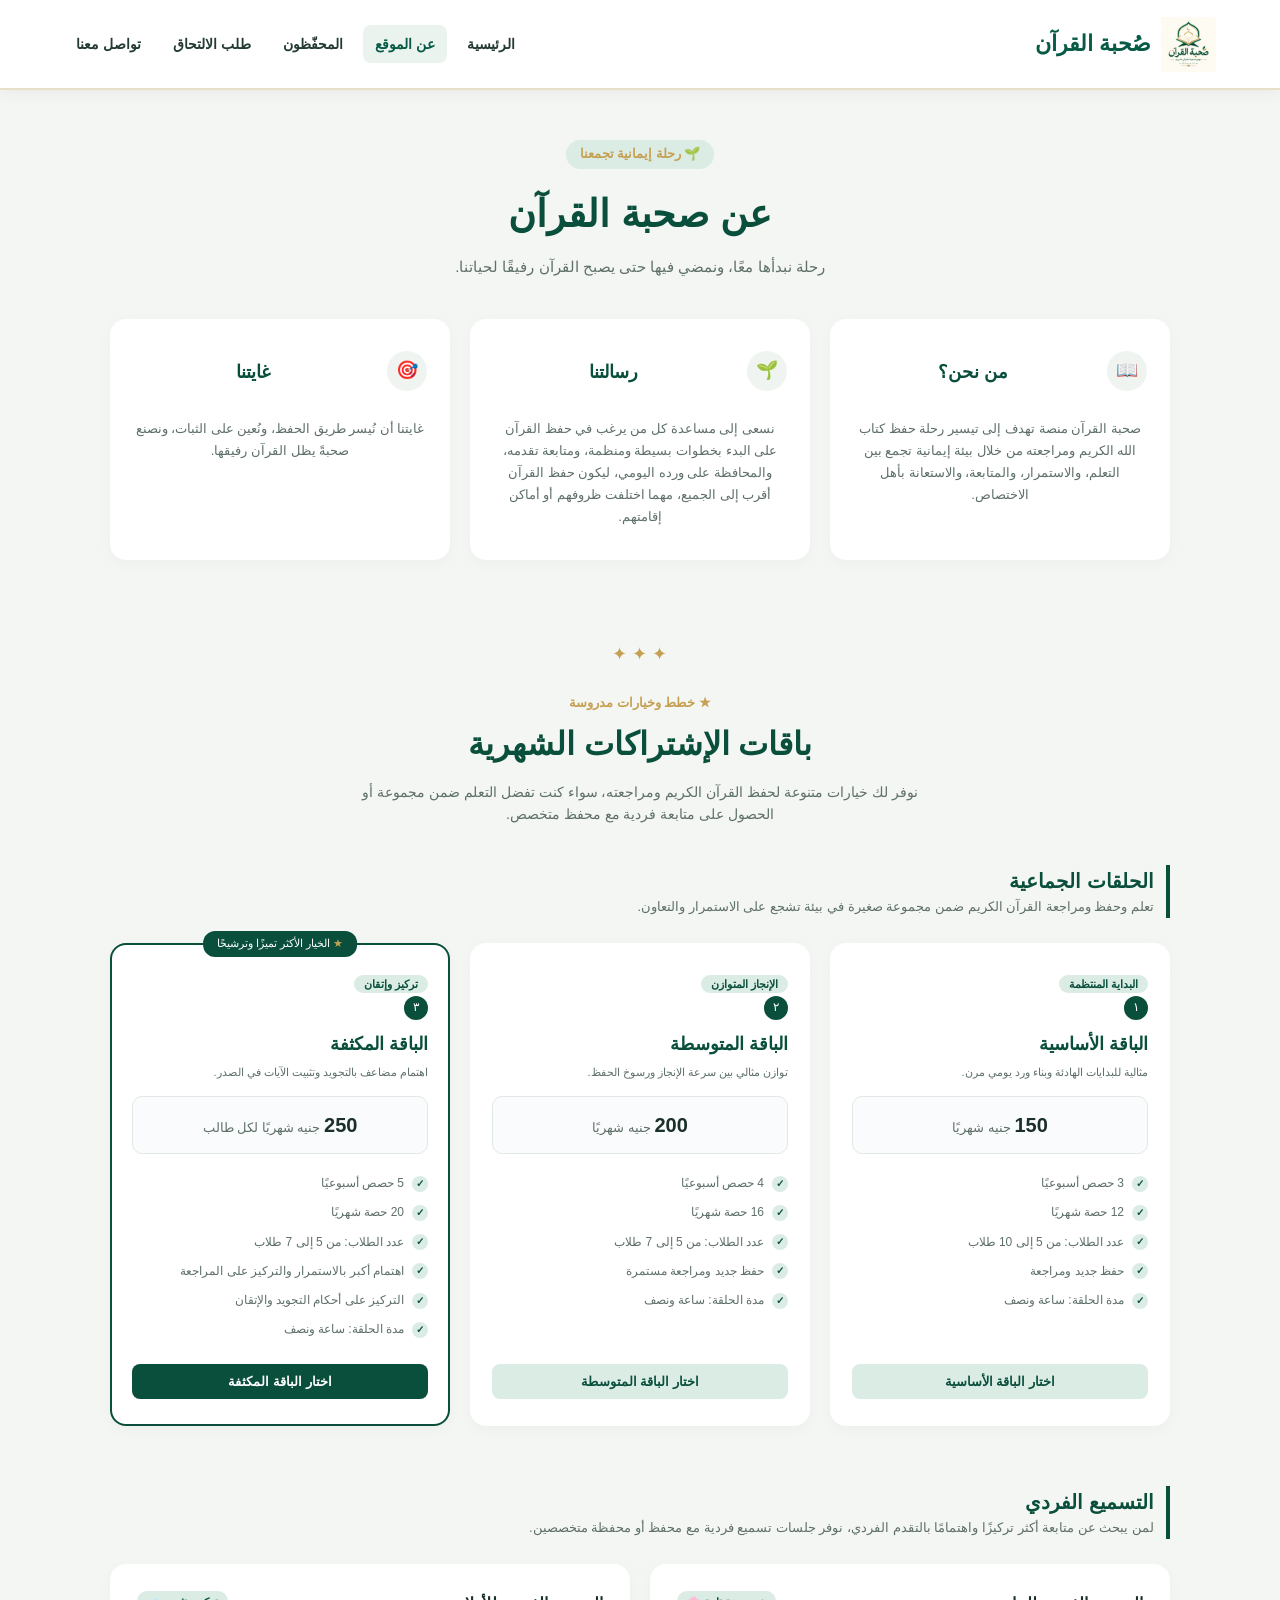
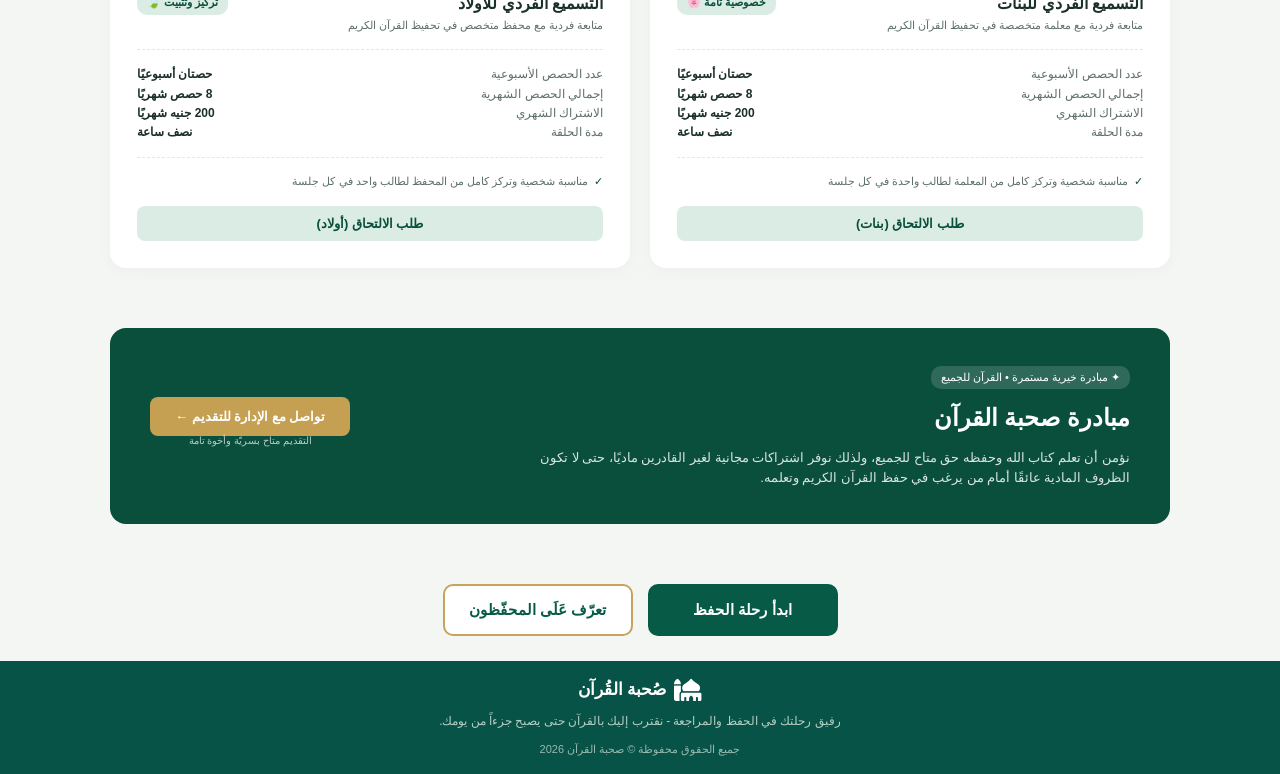
==== commit 71ba0bae: "Add files via upload" ====
--- a/about.html
+++ b/about.html
@@ -1,22 +1,22 @@
-
 <!DOCTYPE html>
 <html lang="ar" dir="rtl">
-
 <head>
     <meta charset="UTF-8">
     <meta name="viewport" content="width=device-width, initial-scale=1.0">
-
-    <title>عن صُحبة القرآن</title>
-
-    <link rel="stylesheet" href="style.css">
-     <!-- مكتبة الأيقونات FontAwesome -->
-    <link rel="stylesheet" href="https://cdnjs.cloudflare.com/ajax/libs/font-awesome/6.4.0/css/all.min.css">
-   
+    <title>عن الموقع | صُحبة القرآن</title>
+
+    <!-- Font Awesome -->
+    <link rel="stylesheet" href="https://cdnjs.cloudflare.com/ajax/libs/font-awesome/6.5.2/css/all.min.css">
+    
+    <!-- ربط ملف التنسيق -->
+             <link rel="stylesheet" href="style.css">
+
+        <link rel="stylesheet" href="about.css">
+
 </head>
-
 <body>
 
-    <!-- رأس الموقع -->
+     <!-- رأس الموقع -->
     <header class="site-header">
 
         <a href="index.html" class="logo">
@@ -24,132 +24,232 @@
             <span>صُحبة القرآن</span>
         </a>
 
-        <!-- روابط جميع الصفحات -->
+        <!-- قائمة التنقل -->
         <nav class="navbar">
-            <a href="index.html">الرئيسية</a>
-            <a href="about.html" class="active">عن الموقع</a>
+            <a href="index.html" >الرئيسية</a>
+            <a href="about.html"class="active" >عن الموقع</a>
             <a href="teachers.html">المحفّظون</a>
             <a href="request.html">طلب الالتحاق</a>
-            <a href="packages.html">الباقات والاشتراكات</a>
             <a href="contact.html">تواصل معنا</a>
         </nav>
 
     </header>
-
-    <!-- محتوى صفحة عن الموقع -->
-    <main class="about-page">
-
-        <section class="about-hero">
-
-            <p class="about-label">رحلة إيمانية تجمعنا 🌿</p>
-
-            <h1>
-                عن <span>صُحبة القرآن</span>
-            </h1>
-
-            <p class="about-intro">
-                رحلة نبدأها معًا، ونمضي فيها حتى يصبح القرآن
-                رفيقًا لحياتنا.
-            </p>
-
-            <div class="about-decoration"></div>
-
+    <div class="container">
+
+        <!-- قسم عن الموقع -->
+        <section class="about-section">
+            <span class="pill-tag">🌱 رحلة إيمانية تجمعنا</span>
+            <h2>عن صحبة القرآن</h2>
+            <p>رحلة نبدأها معًا، ونمضي فيها حتى يصبح القرآن رفيقًا لحياتنا.</p>
+
+            <div class="about-grid">
+                <div class="card about-card">
+                    <div class="icon-box">📖</div>
+                    <h3>من نحن؟</h3>
+                    <p>صحبة القرآن منصة تهدف إلى تيسير رحلة حفظ كتاب الله الكريم ومراجعته من خلال بيئة إيمانية تجمع بين التعلم، والاستمرار، والمتابعة، والاستعانة بأهل الاختصاص.</p>
+                </div>
+                <div class="card about-card">
+                    <div class="icon-box">🌱</div>
+                    <h3>رسالتنا</h3>
+                    <p>نسعى إلى مساعدة كل من يرغب في حفظ القرآن على البدء بخطوات بسيطة ومنظمة، ومتابعة تقدمه، والمحافظة على ورده اليومي، ليكون حفظ القرآن أقرب إلى الجميع، مهما اختلفت ظروفهم أو أماكن إقامتهم.</p>
+                </div>
+                <div class="card about-card">
+                    <div class="icon-box">🎯</div>
+                    <h3>غايتنا</h3>
+                    <p>غايتنا أن نُيسر طريق الحفظ، ونُعين على الثبات، ونصنع صحبةً يظل القرآن رفيقها.</p>
+                </div>
+            </div>
         </section>
 
-        <!-- التعريف بالموقع -->
-        <section class="about-content">
-
-            <div class="about-card">
-
-                <div class="about-icon">📖</div>
-
-                <h2>من نحن؟</h2>
-
-                <p>
-                    صُحبة القرآن... رحلة نبدأها معًا، ونمضي فيها
-                    حتى يصبح القرآن رفيقًا لحياتنا.
-                </p>
-
-                <p>
-                    صُحبة القرآن منصة تهدف إلى تيسير رحلة حفظ
-                    كتاب الله الكريم ومراجعته، من خلال بيئة
-                    إيمانية تجمع بين التعلّم، والاستمرار،
-                    والمتابعة، والاستعانة بأهل الاختصاص.
-                </p>
-
-            </div>
-
-            <!-- رسالتنا -->
-            <div class="about-card">
-
-                <div class="about-icon">🌱</div>
-
-                <h2>رسالتنا</h2>
-
-                <p>
-                    نسعى إلى مساعدة كل من يرغب في حفظ القرآن
-                    على البدء بخطوات بسيطة ومنظّمة، ومتابعة
-                    تقدّمه، والمحافظة على وِرده اليومي، ليكون
-                    حفظ القرآن أقرب إلى الجميع، مهما اختلفت
-                    ظروفهم أو أماكن إقامتهم.
-                </p>
-
-            </div>
-
-            <!-- غايتنا -->
-            <div class="about-card goal-card">
-
-                <div class="about-icon">🔖</div>
-
-                <h2>غايتنا</h2>
-
-                <p>
-                    غايتنا أن نُيسّر طريق الحفظ، ونُعين على
-                    الثبات، ونصنع صُحبةً يظل القرآن رفيقها.
-                </p>
-
-            </div>
-
+        <div class="divider">✦ ✦ ✦</div>
+
+        <!-- باقات التحفيظ -->
+        <section>
+            <div class="section-header">
+                <span class="sub-tag">★ خطط وخيارات مدروسة</span>
+                <h2>باقات الإشتراكات الشهرية</h2>
+                <p>نوفر لك خيارات متنوعة لحفظ القرآن الكريم ومراجعته، سواء كنت تفضل التعلم ضمن مجموعة أو الحصول على متابعة فردية مع محفظ متخصص.</p>
+            </div>
+
+            <div class="group-header">
+                <h3>الحلقات الجماعية</h3>
+                <p>تعلم وحفظ ومراجعة القرآن الكريم ضمن مجموعة صغيرة في بيئة تشجع على الاستمرار والتعاون.</p>
+            </div>
+
+            <div class="pricing-grid">
+                <div class="card pricing-card">
+                    <div>
+                        <span class="card-badge">البداية المنتظمة</span>
+                        <div class="plan-num">١</div>
+                        <h4>الباقة الأساسية</h4>
+                        <p class="desc">مثالية للبدايات الهادئة وبناء ورد يومي مرن.</p>
+                        <div class="price-box">
+                            <strong>150</strong> جنيه شهريًا
+                        </div>
+                        <ul class="features-list">
+                            <li>3 حصص أسبوعيًا</li>
+                            <li>12 حصة شهريًا</li>
+                            <li>عدد الطلاب: من 5 إلى 10 طلاب</li>
+                            <li>حفظ جديد ومراجعة</li>
+                            <li>مدة الحلقة: ساعة ونصف</li>
+                        </ul>
+                    </div>
+                    <button class="btn-select">اختار الباقة الأساسية</button>
+                </div>
+
+                <div class="card pricing-card">
+                    <div>
+                        <span class="card-badge">الإنجاز المتوازن</span>
+                        <div class="plan-num">٢</div>
+                        <h4>الباقة المتوسطة</h4>
+                        <p class="desc">توازن مثالي بين سرعة الإنجاز ورسوخ الحفظ.</p>
+                        <div class="price-box">
+                            <strong>200</strong> جنيه شهريًا
+                        </div>
+                        <ul class="features-list">
+                            <li>4 حصص أسبوعيًا</li>
+                            <li>16 حصة شهريًا</li>
+                            <li>عدد الطلاب: من 5 إلى 7 طلاب</li>
+                            <li>حفظ جديد ومراجعة مستمرة</li>
+                            <li>مدة الحلقة: ساعة ونصف</li>
+                        </ul>
+                    </div>
+                    <button class="btn-select">اختار الباقة المتوسطة</button>
+                </div>
+
+                <div class="card pricing-card highlight">
+                    <div class="top-popular-badge"><span style="color: var(--gold-accent);">★</span> الخيار الأكثر تميزًا وترشيحًا</div>
+                    <div>
+                        <span class="card-badge" style="margin-top: 10px;">تركيز وإتقان</span>
+                        <div class="plan-num">٣</div>
+                        <h4>الباقة المكثفة</h4>
+                        <p class="desc">اهتمام مضاعف بالتجويد وتثبيت الآيات في الصدر.</p>
+                        <div class="price-box">
+                            <strong>250</strong> جنيه شهريًا لكل طالب
+                        </div>
+                        <ul class="features-list">
+                            <li>5 حصص أسبوعيًا</li>
+                            <li>20 حصة شهريًا</li>
+                            <li>عدد الطلاب: من 5 إلى 7 طلاب</li>
+                            <li>اهتمام أكبر بالاستمرار والتركيز على المراجعة</li>
+                            <li>التركيز على أحكام التجويد والإتقان</li>
+                            <li>مدة الحلقة: ساعة ونصف</li>
+                        </ul>
+                    </div>
+                    <button class="btn-select filled">اختار الباقة المكثفة</button>
+                </div>
+            </div>
         </section>
 
-        <!-- الانتقال إلى الخطوة التالية -->
-        <section class="about-cta">
-
-            <h2>رحلتك مع القرآن تبدأ بخطوة </h2>
-
-            <p>
-                ابدأ رحلتك، وتعرّف على المحفّظين،
-                واختر الخطوة المناسبة لك.
-            </p>
-
-            <div class="hero-buttons">
-
-                <a href="request.html" class="main-button">
-                    ابدأ رحلة الحفظ
-                </a>
-
-                <a href="teachers.html" class="secondary-button">
-                    تعرّف على المحفّظين
-                </a>
-
-            </div>
-
+        <!-- التسميع الفردي والمبادرة -->
+        <section>
+            <div class="group-header">
+                <h3>التسميع الفردي</h3>
+                <p>لمن يبحث عن متابعة أكثر تركيزًا واهتمامًا بالتقدم الفردي، نوفر جلسات تسميع فردية مع محفظ أو محفظة متخصصين.</p>
+            </div>
+
+            <div class="individual-grid">
+                <div class="card ind-card">
+                    <div class="ind-header">
+                        <div>
+                            <h4>التسميع الفردي للبنات</h4>
+                            <p style="font-size: 11px; color: var(--text-muted);">متابعة فردية مع معلمة متخصصة في تحفيظ القرآن الكريم</p>
+                        </div>
+                        <span class="card-badge">خصوصية تامة 🌸</span>
+                    </div>
+                    <div class="ind-info">
+                        <div>
+                            <p class="label">عدد الحصص الأسبوعية</p>
+                            <p class="label">إجمالي الحصص الشهرية</p>
+                            <p class="label">الاشتراك الشهري</p>
+                            <p class="label">مدة الحلقة</p>
+                        </div>
+                        <div>
+                            <p class="val">حصتان أسبوعيًا</p>
+                            <p class="val">8 حصص شهريًا</p>
+                            <p class="val">200 جنيه شهريًا</p>
+                            <p class="val">نصف ساعة</p>
+                        </div>
+                    </div>
+                    <div class="ind-footer">مناسبة شخصية وتركز كامل من المعلمة لطالب واحدة في كل جلسة</div>
+                    <button class="btn-select">طلب الالتحاق (بنات)</button>
+                </div>
+
+                <div class="card ind-card">
+                    <div class="ind-header">
+                        <div>
+                            <h4>التسميع الفردي للأولاد</h4>
+                            <p style="font-size: 11px; color: var(--text-muted);">متابعة فردية مع محفظ متخصص في تحفيظ القرآن الكريم</p>
+                        </div>
+                        <span class="card-badge">تركيز وتثبيت 🍃</span>
+                    </div>
+                    <div class="ind-info">
+                        <div>
+                            <p class="label">عدد الحصص الأسبوعية</p>
+                            <p class="label">إجمالي الحصص الشهرية</p>
+                            <p class="label">الاشتراك الشهري</p>
+                            <p class="label">مدة الحلقة</p>
+                        </div>
+                        <div>
+                            <p class="val">حصتان أسبوعيًا</p>
+                            <p class="val">8 حصص شهريًا</p>
+                            <p class="val">200 جنيه شهريًا</p>
+                            <p class="val">نصف ساعة</p>
+                        </div>
+                    </div>
+                    <div class="ind-footer">مناسبة شخصية وتركز كامل من المحفظ لطالب واحد في كل جلسة</div>
+                    <button class="btn-select">طلب الالتحاق (أولاد)</button>
+                </div>
+            </div>
+
+            <div class="banner-box">
+                <div class="banner-content">
+                    <span class="tag">✦ مبادرة خيرية مستمرة • القرآن للجميع</span>
+                    <h3>مبادرة صحبة القرآن</h3>
+                    <p>نؤمن أن تعلم كتاب الله وحفظه حق متاح للجميع، ولذلك نوفر اشتراكات مجانية لغير القادرين ماديًا، حتى لا تكون الظروف المادية عائقًا أمام من يرغب في حفظ القرآن الكريم وتعلمه.</p>
+                </div>
+                <div>
+                    <a href="request.html" class="btn-banner">تواصل مع الإدارة للتقديم ←</a>
+                    <p class="banner-sub">التقديم متاح بسريّة وأخوة تامة</p>
+                </div>
+            </div>
         </section>
-
-    </main>
-
-    
-    <!-- Footer -->
+           <div class="hero-buttons">
+
+                    <a href="request.html" class="main-button">
+                        ابدأ رحلة الحفظ
+                    </a>
+
+                    <a href="about.html" class="secondary-button">
+                    تعرّف عَلَى المحفّظون
+                    </a>
+
+                </div>
+
+            </div>
+
+
+    </div>
+
+    <!-- Footer (أيقونة المسجد باللون الأبيض) -->
     <footer>
         <div class="logo-footer">
             <i class="fa-solid fa-mosque"></i>
             صُحبة القُرآن
         </div>
-        <p>رفيق رحلتك في الحفظ والمراجعة - نقترب إليك بالقرآن حتى يصبح جزءاً من يومك.</p>
-        <div class="copyright">جميع الحقوق محفوظة © صحبة القرآن 2026</div>
+
+        <p>
+            رفيق رحلتك في الحفظ والمراجعة -
+            نقترب إليك بالقرآن حتى يصبح جزءاً من يومك.
+        </p>
+
+        <div class="copyright">
+            جميع الحقوق محفوظة © صحبة القرآن 2026
+        </div>
     </footer>
 
-    <script src="script.js"></script>
+    <!-- ربط ملف JavaScript -->
+    <script src="about.js"></script>
 
 </body>
-</html>
+</html>
--- a/style.css
+++ b/style.css
@@ -1124,4 +1124,17 @@
     .teacher-card {
         padding: 14px;
     }
-}+}
+
+
+
+
+
+
+
+
+
+
+
+
+
--- a/about.css
+++ b/about.css
@@ -0,0 +1,453 @@
+/* ========================================
+   صُحبة القرآن | التنسيق العام للموقع
+======================================== */
+
+:root {
+    --bg-color: #f4f6f3;
+    --primary-green: #0a4f3c;
+    --card-bg: #ffffff;
+    --text-dark: #1b3028;
+    --text-muted: #5e7067;
+    --border-color: #e2e8e3;
+    --gold-accent: #c6a052;
+    --badge-bg: #dbece5;
+    --footer-bg: #075b4b;
+}
+
+* {
+    box-sizing: border-box;
+    margin: 0;
+    padding: 0;
+    font-family: Tahoma, Arial, sans-serif;
+}
+
+body {
+    background-color: var(--bg-color);
+    color: var(--text-dark);
+    line-height: 1.6;
+}
+
+.container {
+    max-width: 1100px;
+    margin: 0 auto;
+    padding: 0 20px;
+}
+
+/* Navbar (يمتد بعرض الشاشة بالكامل) */
+
+a {
+    -webkit-tap-highlight-color: transparent;
+}
+
+
+/* About Section */
+.about-section {
+    text-align: center;
+    padding: 50px 0 30px;
+}
+
+.pill-tag {
+    display: inline-block;
+    background-color: var(--badge-bg);
+    color: var(--gold-accent);
+    padding: 4px 14px;
+    border-radius: 15px;
+    font-size: 13px;
+    font-weight: 700;
+    margin-bottom: 15px;
+}
+
+.about-section h2 {
+    font-size: 38px;
+    color: var(--primary-green);
+    font-weight: 800;
+    margin-bottom: 10px;
+}
+
+.about-section p {
+    color: var(--text-muted);
+    font-size: 15px;
+}
+
+/* Interactive Card Base */
+.card {
+    background: var(--card-bg);
+    border-radius: 16px;
+    border: 2px solid transparent;
+    box-shadow: 0 4px 15px rgba(0,0,0,0.03);
+    transition: all 0.3s ease;
+    cursor: pointer;
+    position: relative;
+}
+
+.card:hover, .card.selected {
+    border-color: var(--primary-green);
+    box-shadow: 0 8px 25px rgba(10, 79, 60, 0.15);
+    transform: translateY(-4px);
+}
+
+.about-grid {
+    display: grid;
+    grid-template-columns: repeat(3, 1fr);
+    gap: 20px;
+    margin-top: 40px;
+}
+
+.about-card {
+    padding: 30px 20px;
+    text-align: center;
+}
+
+.about-card .icon-box {
+    width: 40px;
+    height: 40px;
+    background-color: #f0f4f1;
+    border-radius: 50%;
+    display: flex;
+    align-items: center;
+    justify-content: center;
+    margin: 0 auto 15px;
+    font-size: 18px;
+}
+
+.about-card h3 {
+    color: var(--primary-green);
+    font-size: 18px;
+    margin-bottom: 12px;
+}
+
+.about-card p {
+    color: var(--text-muted);
+    font-size: 13px;
+    line-height: 1.7;
+}
+
+.divider {
+    text-align: center;
+    margin: 50px 0 20px;
+    color: var(--gold-accent);
+    font-size: 18px;
+}
+
+.section-header {
+    text-align: center;
+    margin-bottom: 40px;
+}
+
+.sub-tag {
+    color: var(--gold-accent);
+    font-size: 13px;
+    font-weight: 700;
+}
+
+.section-header h2 {
+    font-size: 32px;
+    color: var(--primary-green);
+    font-weight: 800;
+    margin: 5px 0 10px;
+}
+
+.section-header p {
+    color: var(--text-muted);
+    font-size: 14px;
+    max-width: 600px;
+    margin: 0 auto;
+}
+
+.group-header {
+    border-right: 4px solid var(--primary-green);
+    padding-right: 12px;
+    margin-bottom: 25px;
+}
+
+.group-header h3 {
+    color: var(--primary-green);
+    font-size: 20px;
+}
+
+.group-header p {
+    color: var(--text-muted);
+    font-size: 13px;
+}
+
+.pricing-grid {
+    display: grid;
+    grid-template-columns: repeat(3, 1fr);
+    gap: 20px;
+    margin-bottom: 60px;
+}
+
+.pricing-card {
+    padding: 25px 20px;
+    display: flex;
+    flex-direction: column;
+    justify-content: space-between;
+}
+
+.card-badge {
+    align-self: flex-start;
+    background-color: var(--badge-bg);
+    color: var(--primary-green);
+    font-size: 11px;
+    font-weight: 700;
+    padding: 3px 10px;
+    border-radius: 10px;
+    margin-bottom: 15px;
+}
+
+.pricing-card.highlight {
+    border: 2px solid var(--primary-green);
+}
+
+.top-popular-badge {
+    position: absolute;
+    top: -14px;
+    right: 50%;
+    transform: translateX(50%);
+    background-color: var(--primary-green);
+    color: white;
+    font-size: 11px;
+    padding: 4px 14px;
+    border-radius: 12px;
+    white-space: nowrap;
+}
+
+.plan-num {
+    width: 24px;
+    height: 24px;
+    background-color: var(--primary-green);
+    color: white;
+    border-radius: 50%;
+    display: flex;
+    align-items: center;
+    justify-content: center;
+    font-size: 12px;
+    margin-bottom: 10px;
+}
+
+.pricing-card h4 {
+    font-size: 18px;
+    color: var(--primary-green);
+    margin-bottom: 5px;
+}
+
+.pricing-card .desc {
+    font-size: 11px;
+    color: var(--text-muted);
+    margin-bottom: 15px;
+}
+
+.price-box {
+    background-color: #fafbfc;
+    border: 1px solid var(--border-color);
+    border-radius: 10px;
+    padding: 12px;
+    text-align: center;
+    font-size: 13px;
+    color: var(--text-muted);
+    margin-bottom: 20px;
+}
+
+.price-box strong {
+    font-size: 20px;
+    color: var(--text-dark);
+}
+
+.features-list {
+    list-style: none;
+    margin-bottom: 25px;
+}
+
+.features-list li {
+    font-size: 12px;
+    color: var(--text-muted);
+    margin-bottom: 10px;
+    display: flex;
+    align-items: center;
+    gap: 8px;
+}
+
+.features-list li::before {
+    content: "✓";
+    color: var(--primary-green);
+    font-weight: bold;
+    background-color: var(--badge-bg);
+    width: 16px;
+    height: 16px;
+    border-radius: 50%;
+    display: flex;
+    align-items: center;
+    justify-content: center;
+    font-size: 10px;
+}
+
+.btn-select {
+    width: 100%;
+    padding: 10px;
+    border-radius: 8px;
+    border: none;
+    background-color: var(--badge-bg);
+    color: var(--primary-green);
+    font-weight: 700;
+    font-size: 13px;
+    cursor: pointer;
+    transition: background 0.3s, color 0.3s;
+}
+
+.card.selected .btn-select,
+.btn-select.filled {
+    background-color: var(--primary-green);
+    color: white;
+}
+
+.individual-grid {
+    display: grid;
+    grid-template-columns: repeat(2, 1fr);
+    gap: 20px;
+    margin-bottom: 60px;
+}
+
+.ind-card {
+    padding: 25px;
+}
+
+.ind-header {
+    display: flex;
+    justify-content: space-between;
+    align-items: flex-start;
+    margin-bottom: 15px;
+}
+
+.ind-info {
+    display: grid;
+    grid-template-columns: 1fr 1fr;
+    gap: 10px;
+    border-top: 1px dashed var(--border-color);
+    border-bottom: 1px dashed var(--border-color);
+    padding: 15px 0;
+    margin: 15px 0;
+    font-size: 12px;
+}
+
+.ind-info .label {
+    color: var(--text-muted);
+}
+
+.ind-info .val {
+    text-align: left;
+    font-weight: 700;
+    color: var(--text-dark);
+}
+
+.ind-footer {
+    font-size: 11px;
+    color: var(--text-muted);
+    display: flex;
+    align-items: center;
+    gap: 6px;
+    margin-bottom: 15px;
+}
+
+.ind-footer::before {
+    content: "✓";
+    color: var(--primary-green);
+}
+
+.banner-box {
+    background-color: var(--primary-green);
+    color: white;
+    border-radius: 16px;
+    padding: 35px 40px;
+    display: flex;
+    justify-content: space-between;
+    align-items: center;
+    margin-bottom: 60px;
+}
+
+.banner-content .tag {
+    background-color: rgba(255, 255, 255, 0.15);
+    font-size: 11px;
+    padding: 3px 10px;
+    border-radius: 10px;
+    display: inline-block;
+    margin-bottom: 10px;
+}
+
+.banner-content h3 {
+    font-size: 24px;
+    margin-bottom: 10px;
+}
+
+.banner-content p {
+    font-size: 13px;
+    opacity: 0.85;
+    max-width: 600px;
+}
+
+.btn-banner {
+    background-color: var(--gold-accent);
+    color: white;
+    padding: 12px 25px;
+    border-radius: 8px;
+    text-decoration: none;
+    font-weight: 700;
+    font-size: 13px;
+    white-space: nowrap;
+}
+
+.banner-sub {
+    font-size: 10px;
+    opacity: 0.7;
+    text-align: center;
+    margin-top: 5px;
+}
+
+/* Footer (أيقونة المسجد باللون الأبيض) */
+footer {
+    background-color: var(--footer-bg);
+    color: #fffdf8;
+    text-align: center;
+    padding: 40px 20px;
+    margin-top: 60px;
+}
+
+.logo-footer {
+    display: flex;
+    align-items: center;
+    justify-content: center;
+    gap: 10px;
+    font-size: 20px;
+    font-weight: 800;
+    margin-bottom: 10px;
+    color: #fffdf8;
+}
+
+.logo-footer i {
+    font-size: 22px;
+    color: #ffffff;
+}
+
+footer p {
+    font-size: 13px;
+    opacity: 0.85;
+    margin-bottom: 15px;
+}
+
+.copyright {
+    font-size: 12px;
+    opacity: 0.7;
+}
+
+@media (max-width: 900px) {
+    .about-grid, .pricing-grid, .individual-grid {
+        grid-template-columns: 1fr;
+    }
+    .banner-box {
+        flex-direction: column;
+        text-align: center;
+        gap: 20px;
+    }
+    .navbar {
+        display: none;
+    }
+}
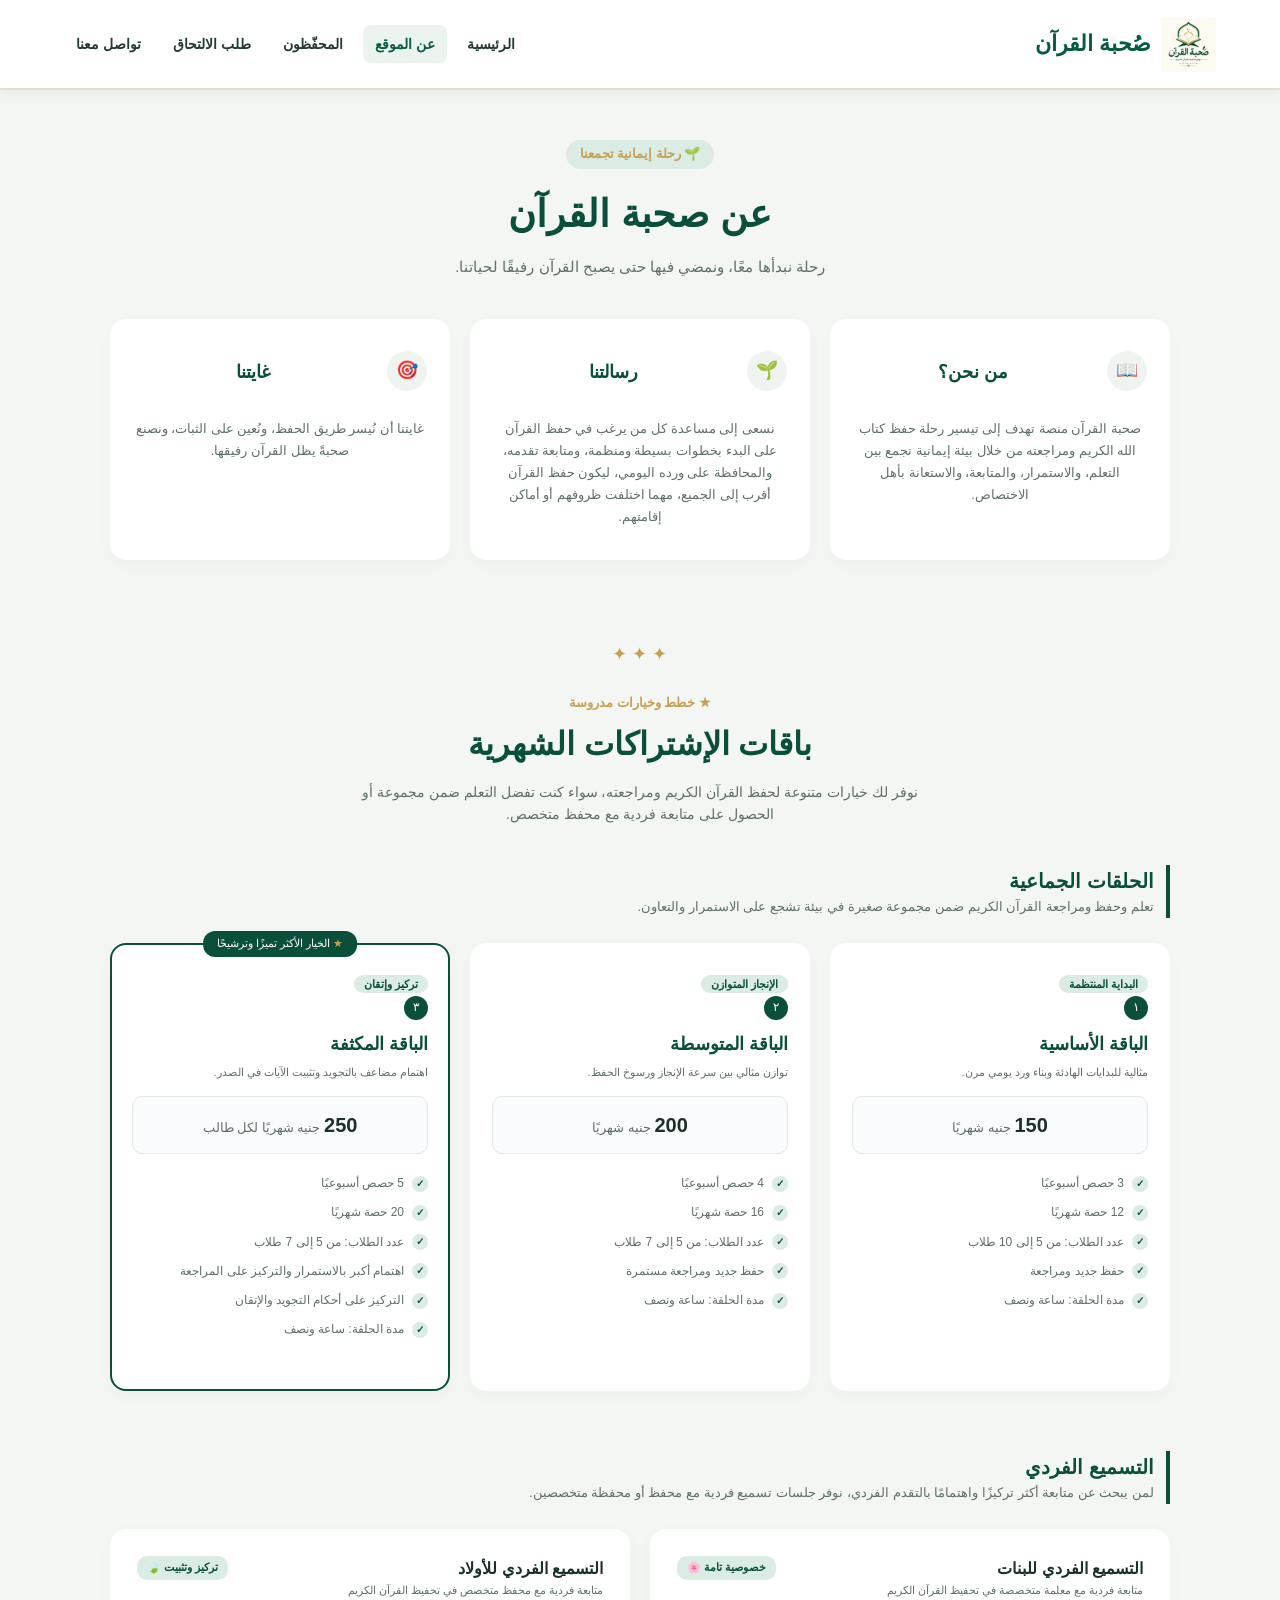
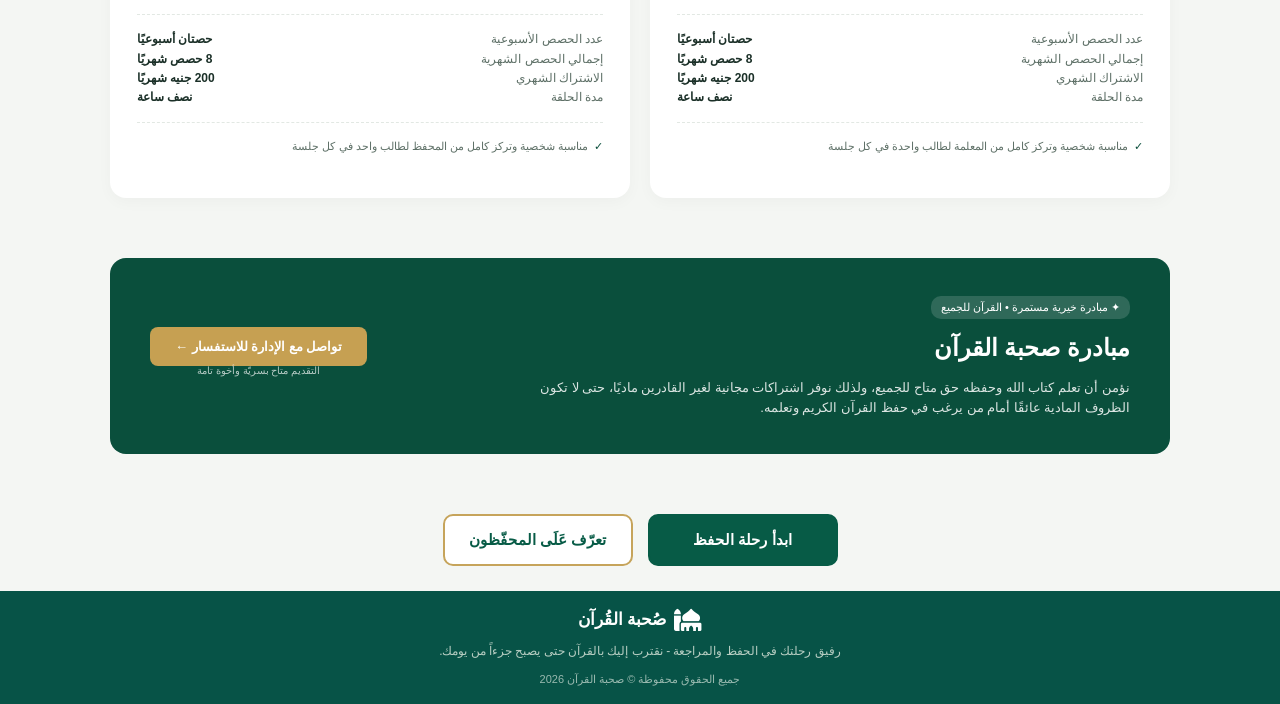
==== commit 49d76e1e: "Add files via upload" ====
--- a/about.html
+++ b/about.html
@@ -9,16 +9,13 @@
     <link rel="stylesheet" href="https://cdnjs.cloudflare.com/ajax/libs/font-awesome/6.5.2/css/all.min.css">
     
     <!-- ربط ملف التنسيق -->
-             <link rel="stylesheet" href="style.css">
-
-        <link rel="stylesheet" href="about.css">
-
+    <link rel="stylesheet" href="style.css">
+    <link rel="stylesheet" href="about.css">
 </head>
 <body>
 
      <!-- رأس الموقع -->
     <header class="site-header">
-
         <a href="index.html" class="logo">
             <img src="imeg2.jpeg" alt="شعار صُحبة القرآن">
             <span>صُحبة القرآن</span>
@@ -26,14 +23,14 @@
 
         <!-- قائمة التنقل -->
         <nav class="navbar">
-            <a href="index.html" >الرئيسية</a>
-            <a href="about.html"class="active" >عن الموقع</a>
+            <a href="index.html">الرئيسية</a>
+            <a href="about.html" class="active">عن الموقع</a>
             <a href="teachers.html">المحفّظون</a>
             <a href="request.html">طلب الالتحاق</a>
             <a href="contact.html">تواصل معنا</a>
         </nav>
-
     </header>
+
     <div class="container">
 
         <!-- قسم عن الموقع -->
@@ -94,7 +91,6 @@
                             <li>مدة الحلقة: ساعة ونصف</li>
                         </ul>
                     </div>
-                    <button class="btn-select">اختار الباقة الأساسية</button>
                 </div>
 
                 <div class="card pricing-card">
@@ -114,7 +110,6 @@
                             <li>مدة الحلقة: ساعة ونصف</li>
                         </ul>
                     </div>
-                    <button class="btn-select">اختار الباقة المتوسطة</button>
                 </div>
 
                 <div class="card pricing-card highlight">
@@ -136,7 +131,6 @@
                             <li>مدة الحلقة: ساعة ونصف</li>
                         </ul>
                     </div>
-                    <button class="btn-select filled">اختار الباقة المكثفة</button>
                 </div>
             </div>
         </section>
@@ -172,7 +166,6 @@
                         </div>
                     </div>
                     <div class="ind-footer">مناسبة شخصية وتركز كامل من المعلمة لطالب واحدة في كل جلسة</div>
-                    <button class="btn-select">طلب الالتحاق (بنات)</button>
                 </div>
 
                 <div class="card ind-card">
@@ -198,7 +191,6 @@
                         </div>
                     </div>
                     <div class="ind-footer">مناسبة شخصية وتركز كامل من المحفظ لطالب واحد في كل جلسة</div>
-                    <button class="btn-select">طلب الالتحاق (أولاد)</button>
                 </div>
             </div>
 
@@ -209,29 +201,25 @@
                     <p>نؤمن أن تعلم كتاب الله وحفظه حق متاح للجميع، ولذلك نوفر اشتراكات مجانية لغير القادرين ماديًا، حتى لا تكون الظروف المادية عائقًا أمام من يرغب في حفظ القرآن الكريم وتعلمه.</p>
                 </div>
                 <div>
-                    <a href="request.html" class="btn-banner">تواصل مع الإدارة للتقديم ←</a>
+                    <a href="#" id="initiativeWhatsAppBtn" class="btn-banner">تواصل مع الإدارة للاستفسار ←</a>
                     <p class="banner-sub">التقديم متاح بسريّة وأخوة تامة</p>
                 </div>
             </div>
         </section>
-           <div class="hero-buttons">
-
-                    <a href="request.html" class="main-button">
-                        ابدأ رحلة الحفظ
-                    </a>
-
-                    <a href="about.html" class="secondary-button">
-                    تعرّف عَلَى المحفّظون
-                    </a>
-
-                </div>
-
-            </div>
-
+
+        <div class="hero-buttons">
+            <a href="request.html" class="main-button">
+                ابدأ رحلة الحفظ
+            </a>
+
+            <a href="teachers.html" class="secondary-button">
+                تعرّف عَلَى المحفّظون
+            </a>
+        </div>
 
     </div>
 
-    <!-- Footer (أيقونة المسجد باللون الأبيض) -->
+    <!-- Footer -->
     <footer>
         <div class="logo-footer">
             <i class="fa-solid fa-mosque"></i>
@@ -249,6 +237,7 @@
     </footer>
 
     <!-- ربط ملف JavaScript -->
+    <script src="appConstants.js"></script>
     <script src="about.js"></script>
 
 </body>
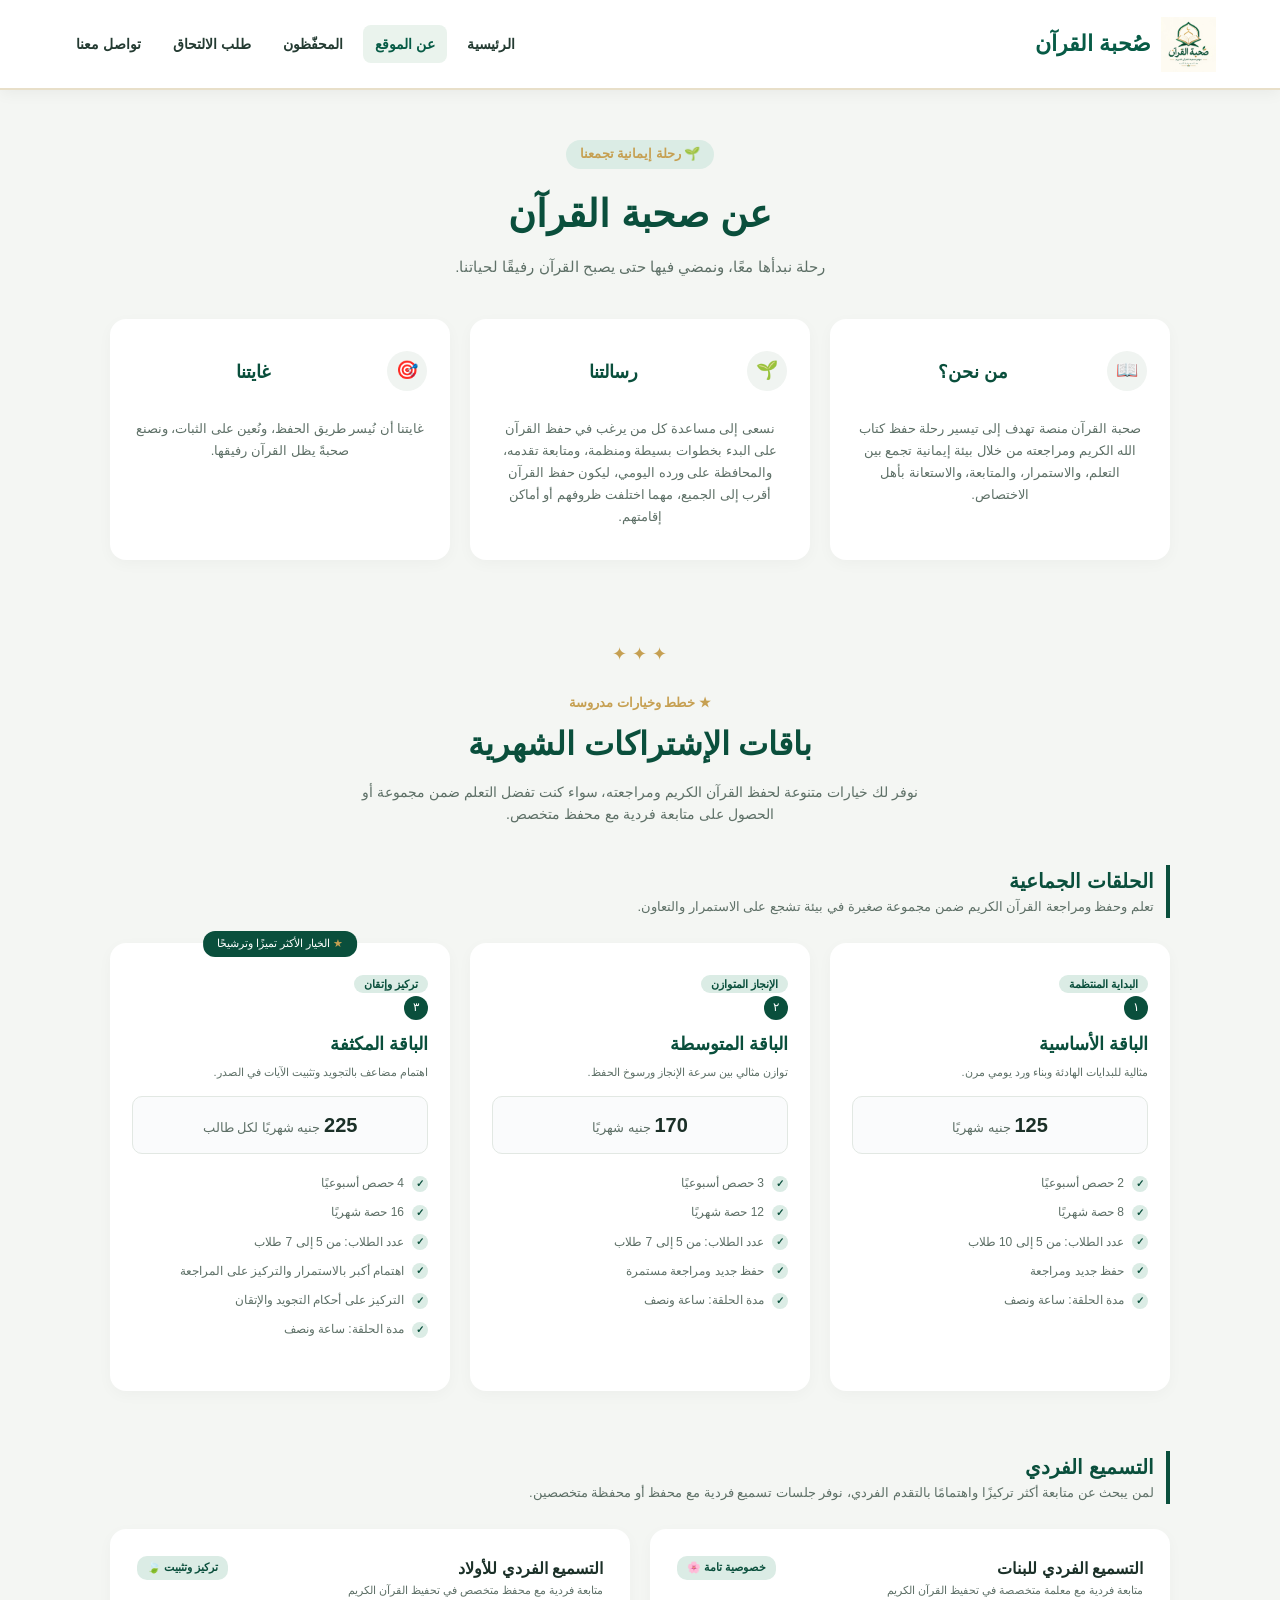
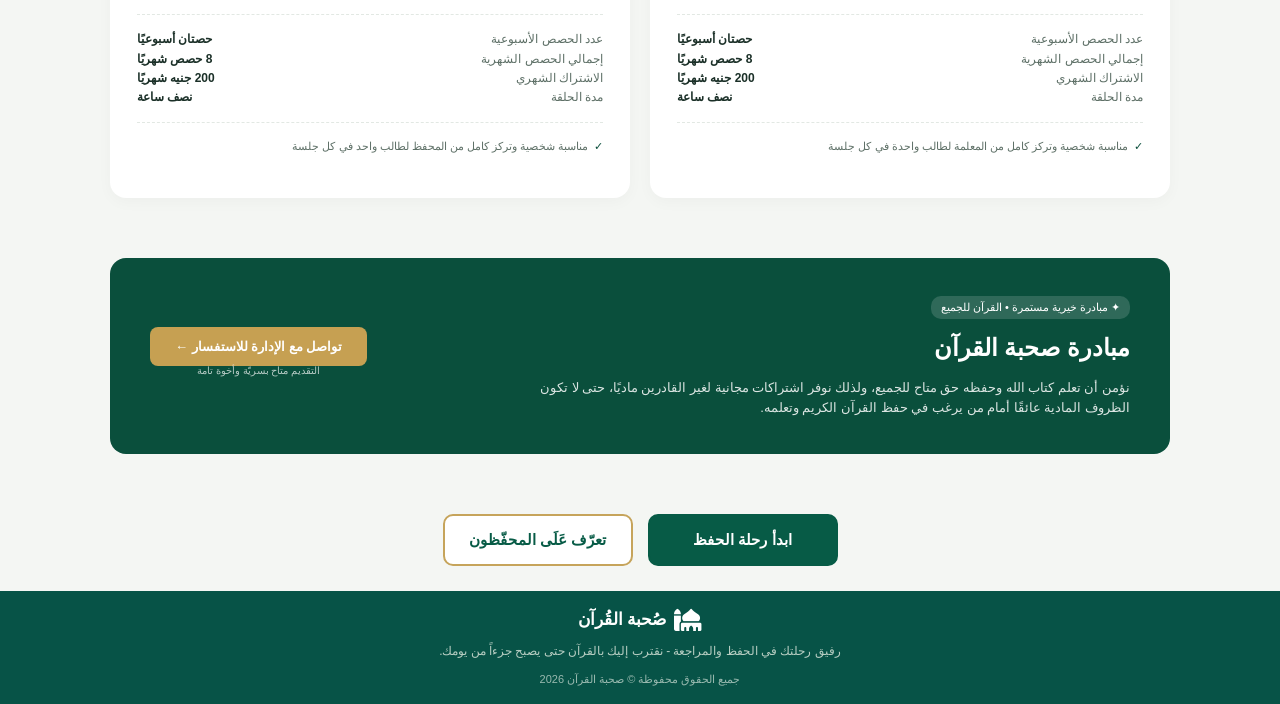
==== commit 33b9af48: "Add files via upload" ====
--- a/about.html
+++ b/about.html
@@ -81,11 +81,11 @@
                         <h4>الباقة الأساسية</h4>
                         <p class="desc">مثالية للبدايات الهادئة وبناء ورد يومي مرن.</p>
                         <div class="price-box">
-                            <strong>150</strong> جنيه شهريًا
+                            <strong>125</strong> جنيه شهريًا
                         </div>
                         <ul class="features-list">
-                            <li>3 حصص أسبوعيًا</li>
-                            <li>12 حصة شهريًا</li>
+                            <li>2 حصص أسبوعيًا</li>
+                            <li>8 حصة شهريًا</li>
                             <li>عدد الطلاب: من 5 إلى 10 طلاب</li>
                             <li>حفظ جديد ومراجعة</li>
                             <li>مدة الحلقة: ساعة ونصف</li>
@@ -100,11 +100,11 @@
                         <h4>الباقة المتوسطة</h4>
                         <p class="desc">توازن مثالي بين سرعة الإنجاز ورسوخ الحفظ.</p>
                         <div class="price-box">
-                            <strong>200</strong> جنيه شهريًا
+                            <strong>170</strong> جنيه شهريًا
                         </div>
                         <ul class="features-list">
-                            <li>4 حصص أسبوعيًا</li>
-                            <li>16 حصة شهريًا</li>
+                            <li>3 حصص أسبوعيًا</li>
+                            <li>12 حصة شهريًا</li>
                             <li>عدد الطلاب: من 5 إلى 7 طلاب</li>
                             <li>حفظ جديد ومراجعة مستمرة</li>
                             <li>مدة الحلقة: ساعة ونصف</li>
@@ -120,11 +120,11 @@
                         <h4>الباقة المكثفة</h4>
                         <p class="desc">اهتمام مضاعف بالتجويد وتثبيت الآيات في الصدر.</p>
                         <div class="price-box">
-                            <strong>250</strong> جنيه شهريًا لكل طالب
+                            <strong>225</strong> جنيه شهريًا لكل طالب
                         </div>
                         <ul class="features-list">
-                            <li>5 حصص أسبوعيًا</li>
-                            <li>20 حصة شهريًا</li>
+                            <li>4 حصص أسبوعيًا</li>
+                            <li>16 حصة شهريًا</li>
                             <li>عدد الطلاب: من 5 إلى 7 طلاب</li>
                             <li>اهتمام أكبر بالاستمرار والتركيز على المراجعة</li>
                             <li>التركيز على أحكام التجويد والإتقان</li>
--- a/style.css
+++ b/style.css
@@ -43,12 +43,14 @@
     color: var(--text);
     line-height: 1.8;
     min-height: 100vh;
-      -webkit-user-select: none;
+    -webkit-user-select: none;
     user-select: none;
 }
 
 a {
     -webkit-tap-highlight-color: transparent;
+    text-decoration: none;
+    color: inherit;
 }
 
 /* ========================================
@@ -394,13 +396,6 @@
     line-height: 2;
 }
 
-/* الحفاظ على لون عنوان صفحة عن الموقع */
-
-.about-hero h1,
-.about-hero h1 span {
-    color: #075b46;
-}
-
 /* ========================================
    الفوتر العام لجميع الصفحات
 ======================================== */
@@ -440,8 +435,6 @@
     font-size: 11px;
 }
 
-/* الفوتر الموحد الذي يستخدم site-footer */
-
 .site-footer {
     width: 100%;
     min-height: 62px;
@@ -485,7 +478,6 @@
     font-size: 10px;
     color: #d7e5dc;
 }
-
 /* ========================================
    صفحة المحفّظين
 ======================================== */
@@ -501,8 +493,6 @@
     background: var(--tp-cream);
     color: var(--tp-text);
 }
-
-/* مقدمة صفحة المحفّظين */
 
 .teachers-hero {
     min-height: 250px;
@@ -575,17 +565,15 @@
     font-weight: normal;
 }
 
-/* منطقة بطاقات المحفّظين */
-
 .teachers-section {
-    width: 80%;
+    width: 92%;
     max-width: 1230px;
-    margin: 20px auto 18px;
+    margin: 25px auto 20px;
 }
 
 .teachers-heading {
     text-align: center;
-    margin-bottom: 20px;
+    margin-bottom: 25px;
 }
 
 .teachers-heading h2 {
@@ -599,17 +587,18 @@
     font-size: 13px;
 }
 
+/* جعل الكروت الثلاثة بجانب بعضها البعض */
 .teachers-grid {
     display: grid;
-    grid-template-columns: repeat(2, minmax(0, 1fr));
-    gap: 16px;
+    grid-template-columns: repeat(3, minmax(0, 1fr));
+    gap: 20px;
     align-items: stretch;
 }
 
 .teacher-card {
     min-width: 0;
     min-height: 270px;
-    padding: 19px 25px 14px;
+    padding: 22px 20px 16px;
     background: rgba(255, 255, 255, 0.44);
     border: 1px solid #e6dbc4;
     border-radius: 13px;
@@ -623,37 +612,27 @@
     box-shadow: 0 6px 16px rgba(7, 91, 77, 0.09);
 }
 
+/* توسيط اسم المحفظ والوسم تماماً في المنتصف */
 .teacher-profile {
     display: flex;
-    flex-direction: row;
-    align-items: flex-start;
-    gap: 15px;
-    margin-bottom: 8px;
-}
-
-.teacher-photo {
-    width: 92px;
-    height: 92px;
-    min-width: 92px;
-    flex-shrink: 0;
-    object-fit: cover;
-    object-position: center;
-    border-radius: 50%;
-    background: #deded9;
-    border: 0;
-    display: block;
+    flex-direction: column;
+    align-items: center;
+    justify-content: center;
+    text-align: center;
+    margin-bottom: 15px;
+    padding: 10px 0;
+    flex: 1;
 }
 
 .teacher-info {
-    flex: 1;
-    min-width: 0;
-    text-align: right;
+    width: 100%;
+    text-align: center;
     padding-top: 0;
 }
 
 .teacher-info h3 {
     color: var(--tp-green);
-    font-size: clamp(17px, 1.7vw, 22px);
+    font-size: clamp(17px, 1.5vw, 21px);
     line-height: 1.6;
     margin: 0 0 7px;
 }
@@ -673,23 +652,24 @@
     color: #69817e;
     font-size: 13px;
     line-height: 1.9;
-    margin: 0 0 10px;
+    margin: 0 0 12px;
     min-height: 42px;
+    text-align: center;
 }
 
 .teacher-details {
     list-style: none;
     border-top: 1px solid #e6e1d6;
-    padding: 9px 0 0;
+    padding: 10px 0 0;
     margin: 0 0 12px;
 }
 
 .teacher-details li {
     position: relative;
     padding-right: 22px;
-    margin-bottom: 3px;
+    margin-bottom: 4px;
     color: #69817e;
-    font-size: 13px;
+    font-size: 12.5px;
     line-height: 1.8;
 }
 
@@ -699,55 +679,9 @@
     right: 0;
     top: 0;
     color: var(--tp-green);
-    font-size: 17px;
-    font-weight: bold;
-}
-
-
-
-
-/* الملاحظة الذهبية */
-
-.teachers-note {
-    width: 100%;
-    min-height: 48px;
-    margin-top: 16px;
-    padding: 9px 16px;
-    display: flex;
-    align-items: center;
-    gap: 12px;
-    background: #f4ecd7;
-    border: 1px solid #eee3c9;
-    border-radius: 12px;
-    color: #aa9365;
-}
-
-.teachers-note p {
-    flex: 1;
-    font-size: 11px;
-    line-height: 1.9;
-}
-
-.note-leaf {
-    font-size: 29px;
-    color: #b8b99d;
-}
-
-.note-info {
-    width: 24px;
-    height: 24px;
-    flex-shrink: 0;
-    display: flex;
-    align-items: center;
-    justify-content: center;
-    border-radius: 50%;
-    background: #b49a61;
-    color: white;
-    font-size: 15px;
-    font-weight: bold;
-}
-
-/* منطقة تقديم طلب الالتحاق */
+    font-size: 16px;
+    font-weight: bold;
+}
 
 .teachers-cta {
     min-height: 120px;
@@ -811,330 +745,20 @@
     transform: scaleX(-1);
 }
 
-
-
-/* ========================================
-   الشاشات المتوسطة
-======================================== */
-
-@media (max-width: 900px) {
-    .site-header {
-        justify-content: center;
-        text-align: center;
+/* التجاوب للشاشات المتوسطة والصغيرة */
+@media (max-width: 992px) {
+    .teachers-grid {
+        grid-template-columns: repeat(2, minmax(0, 1fr));
     }
-
-    .navbar {
-        width: 100%;
-        gap: 5px;
-    }
-
-    .navbar a {
-        padding: 7px 9px;
-        font-size: 13px;
-    }
-
-    .hero {
-        padding: 45px 5%;
-    }
-
-    .teachers-section {
-        width: 90%;
-    }
-
-    .teacher-card {
-        padding: 17px;
-    }
-
-    .teacher-photo {
-        width: 75px;
-        height: 75px;
-        min-width: 75px;
-    }
-
-    .teacher-button {
-        width: 82%;
-    }
-
-    .request-page .container {
-        grid-template-columns: 1fr;
-    }
-}
-
-/* ========================================
-   تنسيق الموبايل
-======================================== */
+}
 
 @media (max-width: 650px) {
-    .site-header {
-        padding: 15px 10px;
-        gap: 12px;
-    }
-
-    .logo {
-        font-size: 20px;
-    }
-
-    .logo img {
-        width: 45px;
-        height: 45px;
-    }
-
-    .navbar {
-        gap: 5px;
-    }
-
-    .navbar a {
-        font-size: 12px;
-        padding: 6px 8px;
-    }
-
-    .hero {
-        padding: 35px 18px;
-        gap: 28px;
-    }
-
-    .hero-description {
-        font-size: 15px;
-    }
-
-    .hero-buttons {
-        flex-direction: column;
-        width: 100%;
-    }
-
-    .main-button,
-    .secondary-button {
-        width: 100%;
-        max-width: 300px;
-    }
-
-    .verse-card {
-        padding: 20px 15px;
-    }
-
-    /* صفحة عن الموقع */
-
-    .about-hero {
-        padding: 38px 18px;
-    }
-
-    .about-intro {
-        font-size: 16px;
-    }
-
-    .about-content {
-        width: calc(100% - 28px);
-        margin: 26px auto;
-        grid-template-columns: minmax(0, 1fr);
-        gap: 15px;
-    }
-
-    .about-card {
-        padding: 22px 18px;
-    }
-
-    .goal-card {
-        grid-column: auto;
-    }
-
-    .about-cta {
-        padding: 32px 16px 42px;
-    }
-
-    /* الفوتر الموحد على الموبايل */
-
-    .site-footer {
-        min-height: auto;
-        grid-template-columns: 1fr;
-        gap: 3px;
-        padding: 10px 8px;
-    }
-
-    .footer-side {
-        font-size: 10px;
-    }
-
-    .footer-brand strong {
-        font-size: 12px;
-    }
-
-    .footer-brand span {
-        font-size: 10px;
-    }
-
-    .footer-empty {
-        display: none;
-    }
-
-    /* الفوتر القديم على الموبايل */
-
-    footer:not(.site-footer) {
-        padding: 12px 10px;
-    }
-
-    /* صفحة المحفّظين */
-
-    .teachers-hero {
-        min-height: 235px;
-        padding: 30px 16px;
-    }
-
-    .teachers-hero h1 {
-        font-size: 29px;
-    }
-
-    .teachers-hero-content > p:not(.teachers-label) {
-        font-size: 13px;
-    }
-
-    .teachers-ornament span {
-        width: 55px;
-    }
-
-    .teachers-section {
-        width: calc(100% - 24px);
-        margin: 20px auto;
-    }
-
-    .teachers-heading h2 {
-        font-size: 22px;
-    }
-
     .teachers-grid {
         grid-template-columns: minmax(0, 1fr);
         gap: 13px;
     }
-
     .teacher-card {
-        min-height: 260px;
+        min-height: 240px;
         padding: 18px;
     }
-
-    .teacher-photo {
-        width: 76px;
-        height: 76px;
-        min-width: 76px;
-    }
-
-    .teacher-info h3 {
-        font-size: 18px;
-    }
-
-    .teacher-button {
-        width: 75%;
-    }
-
-    .teachers-note {
-        padding: 10px;
-        gap: 7px;
-    }
-
-    .teachers-note p {
-        font-size: 10px;
-    }
-
-    .note-leaf {
-        font-size: 22px;
-    }
-
-    .cta-leaves {
-        font-size: 65px;
-    }
-
-    .navbar a {
-        font-size: 11px;
-        padding: 6px 7px;
-    }
-
-    /* صفحة الالتحاق */
-
-    .request-page .hero {
-        padding: 35px 16px;
-    }
-
-    .request-page .hero h1 {
-        font-size: 29px;
-    }
-
-    .request-page .hero p {
-        font-size: 13px;
-    }
-
-    .request-page .container {
-        margin: 20px auto;
-        padding: 0 12px;
-        gap: 15px;
-    }
-
-    .request-page .form-section {
-        padding: 17px 14px;
-    }
-
-    .request-page .form-grid-2 {
-        grid-template-columns: 1fr;
-    }
-
-    .request-page .cards-grid {
-        grid-template-columns: 1fr;
-    }
-
-    .request-page .methods-grid {
-        grid-template-columns: 1fr;
-    }
-
-    .request-page .section-desc {
-        margin-right: 0;
-    }
-
-    .request-page .sidebar-card {
-        padding: 16px;
-    }
-
-    .request-page .divider-icon::before,
-    .request-page .divider-icon::after {
-        width: 45px;
-    }
-}
-
-/* ========================================
-   شاشات الموبايل الصغيرة
-======================================== */
-
-@media (max-width: 380px) {
-    .request-page .form-section {
-        padding: 14px 11px;
-    }
-
-    .request-page .section-title {
-        font-size: 16px;
-    }
-
-    .request-page .radio-options {
-        gap: 8px;
-    }
-
-    .request-page .choice-card {
-        padding: 12px;
-    }
-
-    .teacher-profile {
-        gap: 10px;
-    }
-
-    .teacher-card {
-        padding: 14px;
-    }
-}
-
-
-
-
-
-
-
-
-
-
-
-
-
+}
--- a/about.css
+++ b/about.css
@@ -195,8 +195,9 @@
     margin-bottom: 15px;
 }
 
+/* ضبط الكارت الثالث (highlight) ليعمل مع الـ Hover والـ Selection مثل البقية تماماً */
 .pricing-card.highlight {
-    border: 2px solid var(--primary-green);
+    background: var(--card-bg);
 }
 
 .top-popular-badge {
@@ -279,25 +280,6 @@
     align-items: center;
     justify-content: center;
     font-size: 10px;
-}
-
-.btn-select {
-    width: 100%;
-    padding: 10px;
-    border-radius: 8px;
-    border: none;
-    background-color: var(--badge-bg);
-    color: var(--primary-green);
-    font-weight: 700;
-    font-size: 13px;
-    cursor: pointer;
-    transition: background 0.3s, color 0.3s;
-}
-
-.card.selected .btn-select,
-.btn-select.filled {
-    background-color: var(--primary-green);
-    color: white;
 }
 
 .individual-grid {
